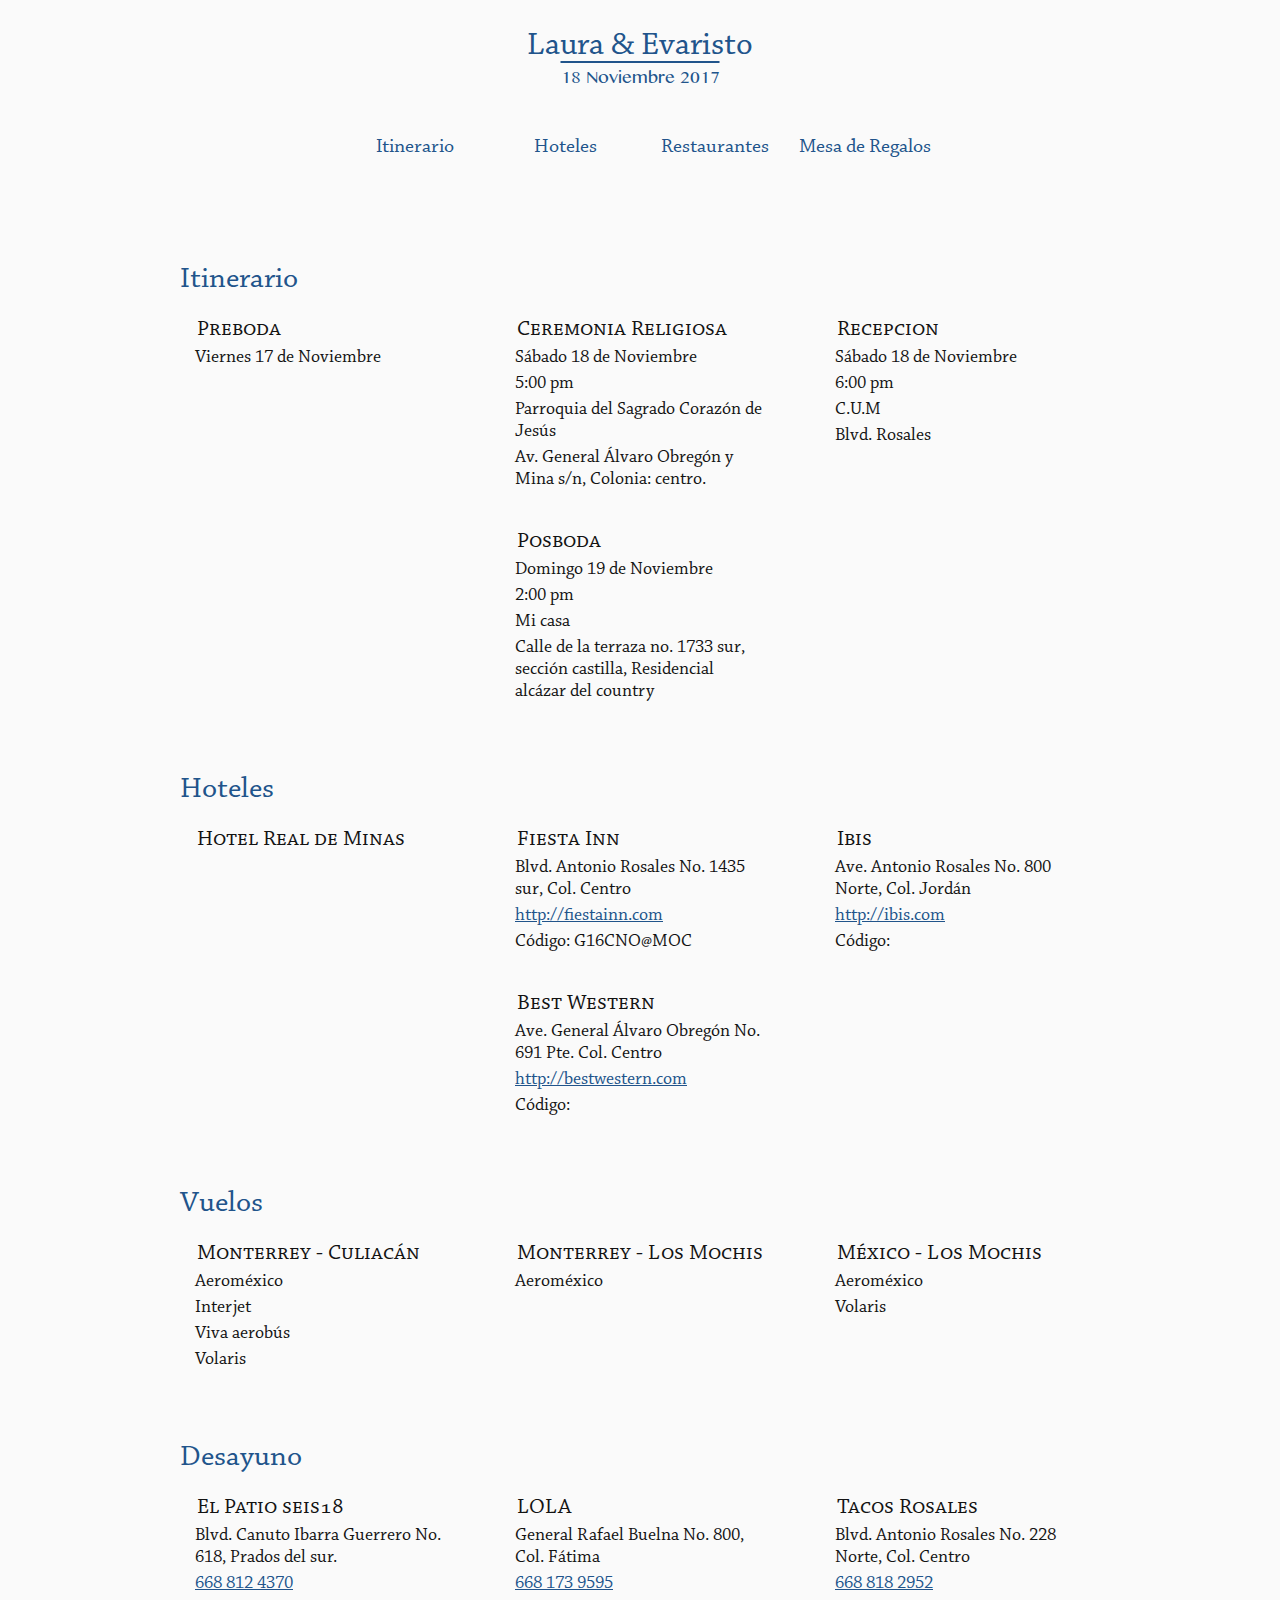
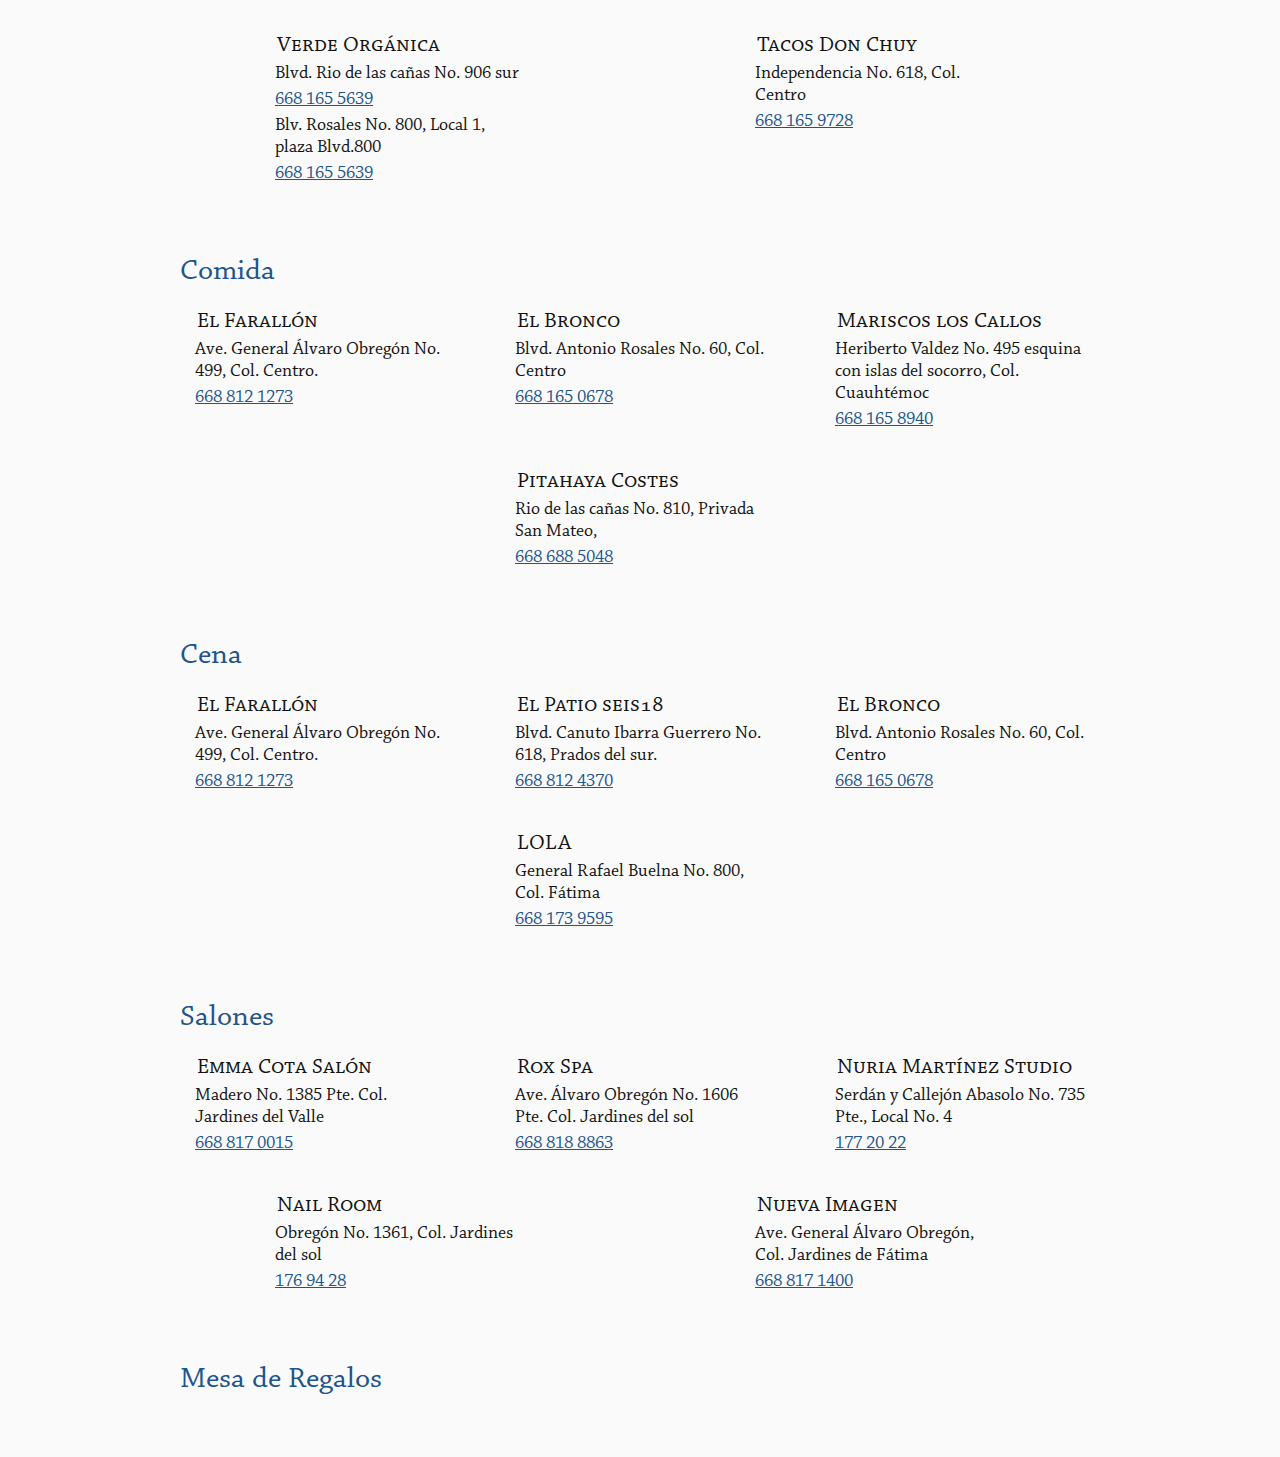
==== index.html @ 032dbbda "Changed date format." ====
<!doctype html>
<html>
<head>
	<meta charset="utf-8" />
	
	<meta name="viewport" content="width=device-width, initial-scale=1">
	
	<link rel='stylesheet' href='css/main.css'>
	
	<title>Laura &amp; Evaristo</title>
</head>

<body>
	<header>
		<h1>Laura &amp; Evaristo</h1>
		<h2>18 Noviembre 2017</h2>
		<nav>
			<ul>
				<li><a href="#itinerario">Itinerario</a></li>
				<li><a href="#hoteles">Hoteles</a></li>
				<li><a href="#restaurantes">Restaurantes</a></li>
				<li><a href="#regalos">Mesa de Regalos</a></li>
			</ul>
		</nav>
	</header>

	<main>
		<div id="foto1"><img src="images/foto.jpg" /></div>
		
		<h3 id="itinerario">Itinerario</h3>
		<section>
			<div class="subsection">
				<h4>Preboda</h4>
				<p>Viernes 17 de Noviembre</p>
				<p></p>
			</div>
			
			<div class="subsection">
				<h4>Ceremonia Religiosa</h4>
				<p>Sábado 18 de Noviembre</p>
				<p>5:00 pm</p>
				<p>Parroquia del Sagrado Corazón de Jesús</p>
				<p>Av. General Álvaro Obregón y Mina s/n, Colonia: centro.</p>
			</div>
			
			<div class="subsection">
				<h4>Recepcion</h4>
				<p>Sábado 18 de Noviembre</p>
				<p>6:00 pm</p>
				<p>C.U.M</p>
				<p>Blvd. Rosales</p>
			</div>
			
			<div class="subsection">
				<h4>Posboda</h4>
				<p>Domingo 19 de Noviembre</p>
				<p>2:00 pm</p>
				<p>Mi casa</p>
				<p>Calle de la terraza no. 1733 sur, sección castilla, Residencial alcázar del country</p>
			</div>
		</section>
		
		<h3 id="hoteles">Hoteles</h3>
		<section>
			<div class="subsection">
				<h4>Hotel Real de Minas</h4>
			</div>

			<div class="subsection">
				<h4>Fiesta Inn</h4>
				<p>Blvd. Antonio Rosales No. 1435 sur, Col. Centro</p>
				<p><a href="http://fiestainn.com">http://fiestainn.com</a></p>
				<p>Código: G16CNO@MOC</p>
			</div>
			
			<div class="subsection">
				<h4>Ibis</h4>
				<p>Ave. Antonio Rosales No. 800 Norte, Col. Jordán</p>
				<p><a href="http://ibis.com">http://ibis.com</a></p>
				<p>Código: </p>
			</div>
			
			<div class="subsection">
				<h4>Best Western</h4>
				<p>Ave. General Álvaro Obregón No. 691 Pte. Col. Centro</p>
				<p><a href="http://bestwestern.com">http://bestwestern.com</a></p>
				<p>Código: </p>
			</div>
		</section>

		<h3 id="vuelos">Vuelos</h3>
		<section>
			<div class="subsection">
				<h4>Monterrey - Culiacán</h4>
				<p>Aeroméxico</p>
				<p>Interjet</p>
				<p>Viva aerobús</p>
				<p>Volaris</p>
			</div>
			
			<div class="subsection">
				<h4>Monterrey - Los Mochis</h4>
				<p>Aeroméxico</p>
			</div>
			
			<div class="subsection">
				<h4>México - Los Mochis</h4>
				<p>Aeroméxico</p>
				<p>Volaris</p>
			</div>
		</section>
		
		<h3 id="restaurantes">Desayuno</h3>
		<section>
			<div class="subsection">
				<h4>El Patio seis18</h4>
				<p>Blvd. Canuto Ibarra Guerrero No. 618, Prados del sur.</p>
				<p><a href="tel:6688124370">668 812 4370</a></p>
			</div>
			
			<div class="subsection">
				<h4>LOLA</h4>
				<p>General Rafael Buelna No. 800, Col. Fátima </p>
				<p><a href="tel:6681739595">668 173 9595</a></p>
			</div>
			
			<div class="subsection">
				<h4>Tacos Rosales</h4>
				<p>Blvd. Antonio Rosales No. 228 Norte, Col. Centro</p>
				<p><a href="tel:6688182952">668 818 2952</a></p>
			</div>
			
			<div class="subsection">
				<h4>Verde Orgánica</h4>
				<p>Blvd. Rio de las cañas No. 906 sur </p>
				<p><a href="tel:6681655639">668 165 5639</a></p>
				<p>Blv. Rosales No. 800, Local 1, plaza Blvd.800</p>
				<p><a href="tel:6681655639">668 165 5639</a></p>
			</div>
			
			<div class="subsection">
				<h4>Tacos Don Chuy</h4>
				<p>Independencia No. 618, Col. Centro</p>
				<p><a href="tel:6681659728">668 165 9728</a></p>
			</div>
		</section>
		
		<h3>Comida</h3>
		<section>
			<div class="subsection">
				<h4>El Farallón</h4>
				<p>Ave. General Álvaro Obregón No. 499, Col. Centro.</p>
				<p><a href="tel:6688121273">668 812 1273</a></p>
			</div>
			
			<div class="subsection">
				<h4>El Bronco</h4>
				<p>Blvd. Antonio Rosales No. 60, Col. Centro</p>
				<p><a href="tel:6681650678">668 165 0678</a></p>
			</div>
			
			<div class="subsection">
				<h4>Mariscos los Callos</h4>
				<p>Heriberto Valdez No. 495 esquina con islas del socorro, Col. Cuauhtémoc</p>
				<p><a href="tel:6681658940">668 165 8940</a></p>
			</div>
			
			<div class="subsection">
				<h4>Pitahaya Costes</h4>
				<p>Rio de las cañas No. 810, Privada San Mateo,</p>
				<p><a href="tel:6686885048">668 688 5048</a></p>
			</div>
		</section>

		<h3>Cena</h3>
		<section>
			<div class="subsection">
				<h4>El Farallón</h4>
				<p>Ave. General Álvaro Obregón No. 499, Col. Centro.</p>
				<p><a href="tel:6688121273">668 812 1273</a></p>
			</div>
			
			<div class="subsection">
				<h4>El Patio seis18</h4>
				<p>Blvd. Canuto Ibarra Guerrero No. 618, Prados del sur.</p>
				<p><a href="tel:6688124370">668 812 4370</a></p>
			</div>
			
			<div class="subsection">
				<h4>El Bronco</h4>
				<p>Blvd. Antonio Rosales No. 60, Col. Centro</p>
				<p><a href="tel:6681650678">668 165 0678</a></p>
			</div>
			
			<div class="subsection">
				<h4>LOLA</h4>
				<p>General Rafael Buelna No. 800, Col. Fátima </p>
				<p><a href="tel:6681739595">668 173 9595</a></p>
			</div>
		</section>
		
		<h3 id="salones">Salones</h3>
		<section>
			<div class="subsection">
				<h4>Emma Cota Salón</h4>
				<p>Madero No. 1385 Pte. Col. Jardines del Valle</p>
				<p><a href="tel:6688170015">668 817 0015</a></p>
			</div>
			
			<div class="subsection">
				<h4>Rox Spa</h4>
				<p>Ave. Álvaro Obregón No. 1606 Pte. Col. Jardines del sol</p>
				<p><a href="tel:6688188863">668 818 8863</a></p>
			</div>
			
			<div class="subsection">
				<h4>Nuria Martínez Studio</h4>
				<p>Serdán y Callejón Abasolo No. 735 Pte., Local No. 4</p>
				<p><a href="tel:1772022">177 20 22</a></p>
			</div>
			
			<div class="subsection">
				<h4>Nail Room</h4>
				<p>Obregón No. 1361, Col. Jardines del sol</p>
				<p><a href="tel:1769428">176 94 28</a></p>
			</div>
			
			<div class="subsection">
				<h4>Nueva Imagen</h4>
				<p>Ave. General Álvaro Obregón, Col. Jardines de Fátima</p>
				<p><a href="tel:6688171400">668 817 1400</a></p>
			</div>
		</section>

		<h3 id="regalos">Mesa de Regalos</h3>
		<section>

		</section>
	</main>
	
	<footer>
		<p></p>
	</footer>
</body>
</html>
---- css/main.css ----
@font-face {
	font-family: Chaparral Pro;
	src: url('Chaparral Pro.otf');
}

@font-face {
	font-family: Khmer MN;
	src: url('Khmer MN.ttc');
}

* {
	border: 0px;
	margin: 0px;
	padding: 0px;
	text-decoration: none;
	color: #131313;
	font: 18px Chaparral Pro, Times New Roman;
	box-sizing: border-box;
}

body {
	min-height: 100vh;
	display: flex;
	flex-direction: column;
	justify-content: space-between;
	background: #fafafa;
	min-width: 320px;
}

ul {
	list-style: none;
	width: 100%;
	display: flex;
	flex-direction: row;
	justify-content: space-around;
	flex-wrap: wrap;
}

li {
	text-align: center;
	width: 150px;
	margin: 10px 0 0;
}

h1 {
	text-align: center;
	font-size: 33px;
	line-height: 33px;
	padding-top: 30px;
}

h2 {
	font-family: Khmer MN;
	text-align: center;
	text-decoration: overline;
	font-size: 20px;
}

h1, h2, h3, a {
	/*color: #227799;*/
	color: #e0c106;
	color: #21548b;
}

h3 {
	font-size: 30px;
	padding: 50px 20px 0;
}

h4 {
	font-variant: small-caps;
	padding: 4px 7px;
	font-size: 22px;
}

p {
	padding: 0 5px 4px;
}

a {
	text-decoration: underline;
}

a:active {
	position: relative;
	top: 1px;
}

header, section, h3, h4, p {
	max-width: 960px;
	margin: 0 auto;
}

nav {
	display: flex;
	flex-direction: row;
	justify-content: space-between;
	padding: 25px 10px 30px;
}

nav a {
	font-size: 20px;
	text-decoration: none;
}

section {
	display: flex;
	flex-direction: row;
	justify-content: space-around;
	flex-wrap: wrap;
}

img {
	max-width: 100%;
	visibility: hidden;
}

.subsection {
	padding: 15px 10px;
	flex-basis: 280px;
}

#foto1 {
	background-image: url(../images/foto.jpg);
	background-size: contain;
	background-repeat: no-repeat;
}

footer {
	margin: 20px 15px 0;
	padding: 30px 0 5px;
}

footer p {
	font-size: 12px;
}
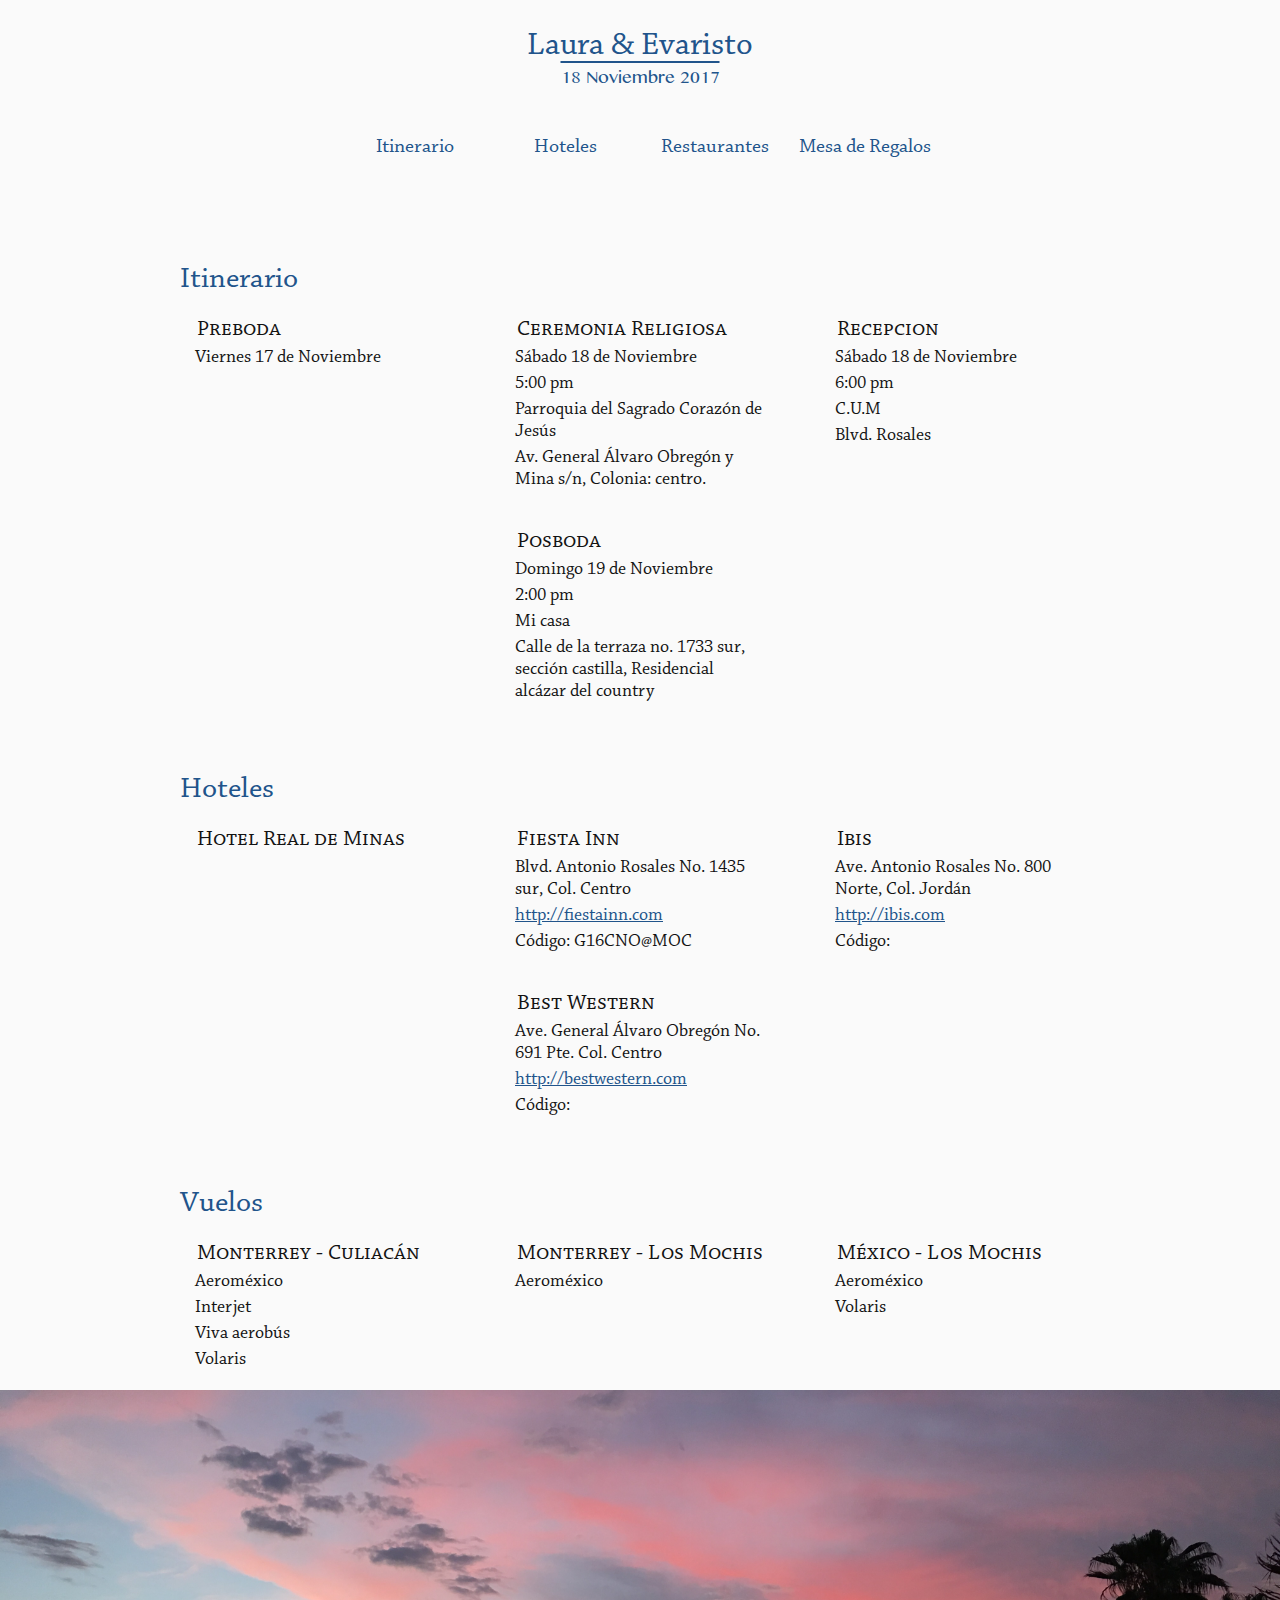
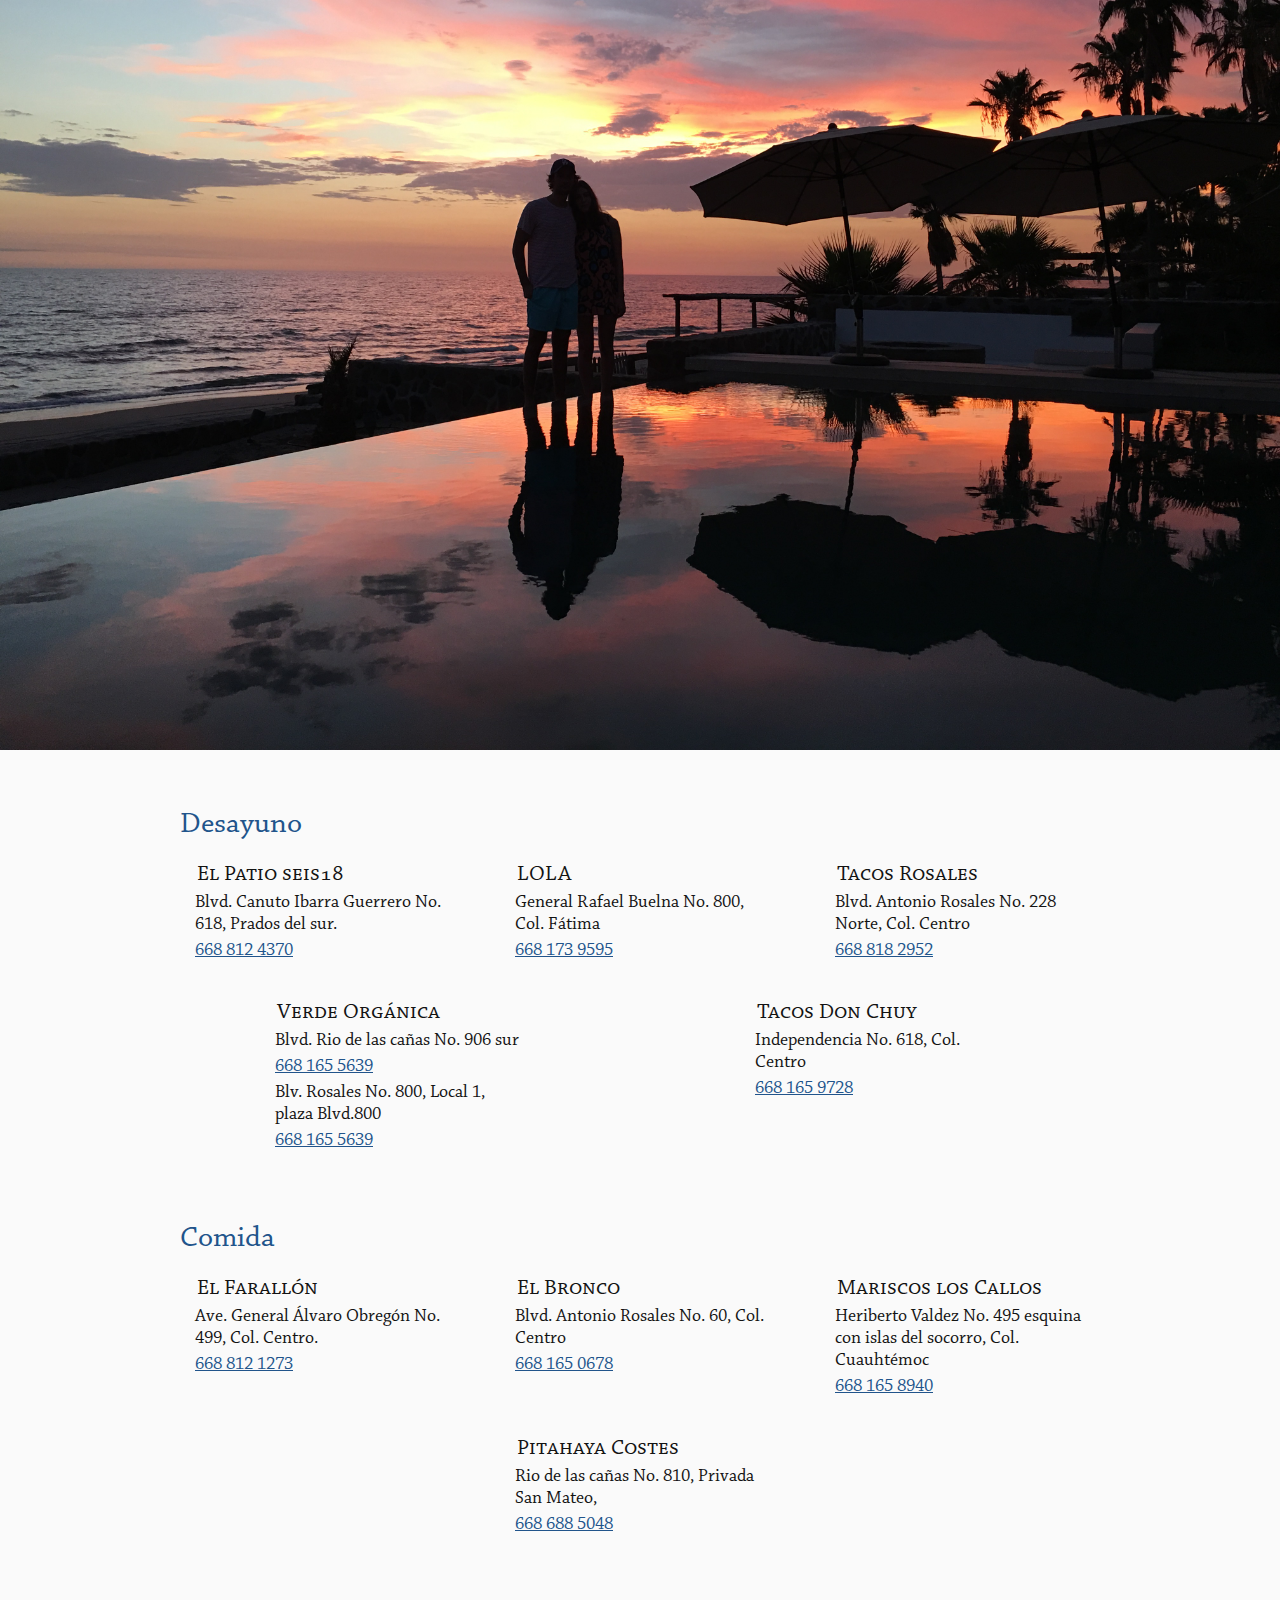
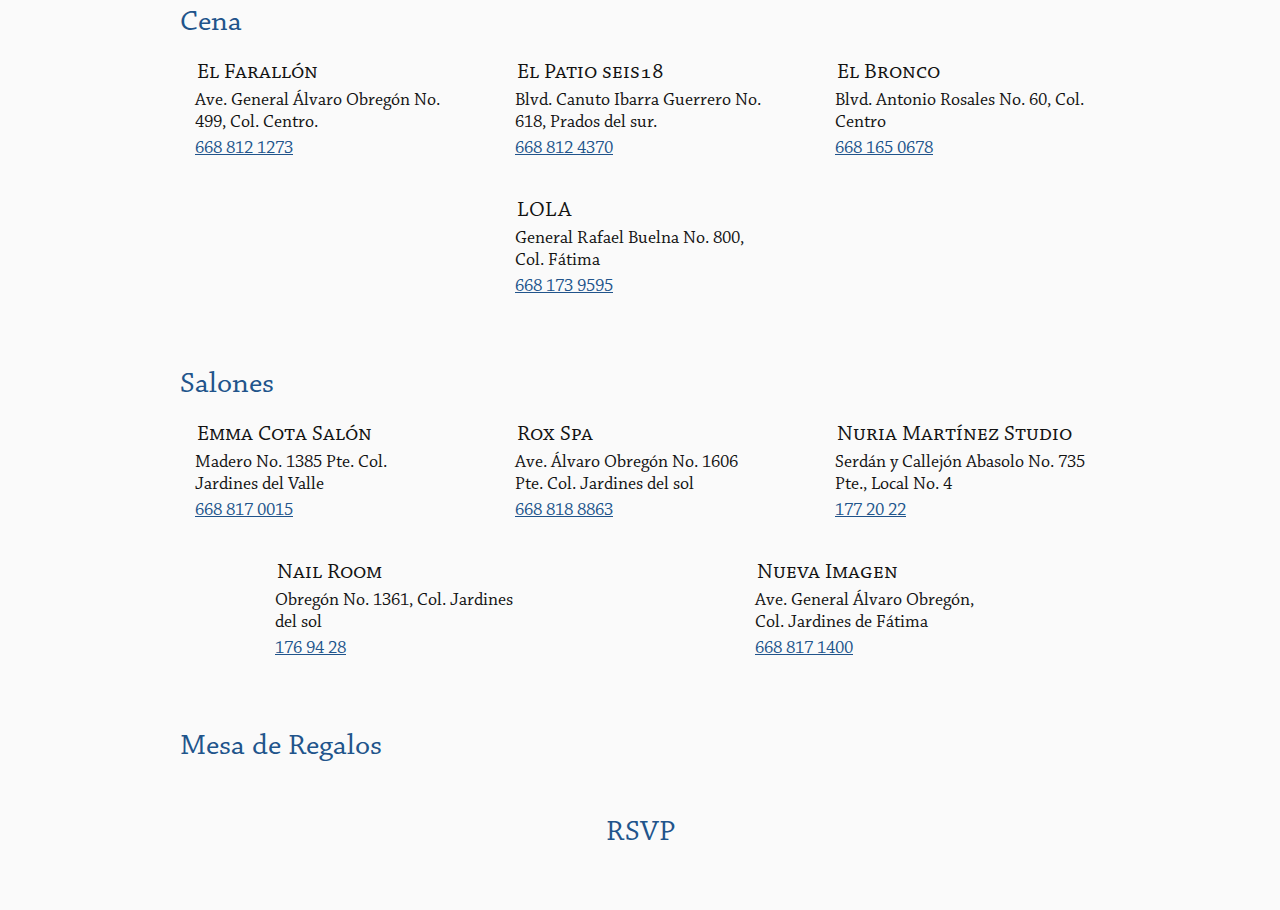
==== commit 15772d57: "Removed index.php Added link to home. Added photos. Added RSVP page." ====
--- a/index.html
+++ b/index.html
@@ -12,8 +12,8 @@
 
 <body>
 	<header>
-		<h1>Laura &amp; Evaristo</h1>
-		<h2>18 Noviembre 2017</h2>
+		<h1><a href="#">Laura &amp; Evaristo</a></h1>
+		<h2><a href="#">18 Noviembre 2017</a></h2>
 		<nav>
 			<ul>
 				<li><a href="#itinerario">Itinerario</a></li>
@@ -25,8 +25,10 @@
 	</header>
 
 	<main>
-		<div id="foto1"><img src="images/foto.jpg" /></div>
-		
+		<h3 id="thanks" hidden>Gracias por confirmar!</h3>
+
+		<div class="photo" id="photo1"><img src="images/we_1854.jpg" /></div>
+
 		<h3 id="itinerario">Itinerario</h3>
 		<section>
 			<div class="subsection">
@@ -110,6 +112,8 @@
 			</div>
 		</section>
 		
+		<div class="photo" id="photo2"><img src="images/we_1855.jpg" /></div>
+
 		<h3 id="restaurantes">Desayuno</h3>
 		<section>
 			<div class="subsection">
@@ -236,10 +240,31 @@
 		<section>
 
 		</section>
+
+		<h3 id="rsvp"><a href="rsvp.html">RSVP</a></h3>
+		<section>
+			
+		</section>
 	</main>
-	
+
 	<footer>
 		<p></p>
 	</footer>
+
+<script>
+	window.onload = function() {
+		var result = null, tmp = [];
+		var items = location.search.substr(1).split("&");
+		for (var index = 0; index < items.length; index++) {
+			tmp = items[index].split("=");
+			if (tmp[0] === 'thanks') {
+				document.getElementById("thanks").hidden = false;
+				// setTimeout(function() {
+				// 	document.getElementById("thanks").hidden = true;
+				// }, 5000);
+			}
+		}
+	};
+</script>
 </body>
 </html>--- a/css/main.css
+++ b/css/main.css
@@ -42,14 +42,14 @@
 	margin: 10px 0 0;
 }
 
-h1 {
+h1, h1 a {
 	text-align: center;
 	font-size: 33px;
 	line-height: 33px;
 	padding-top: 30px;
 }
 
-h2 {
+h2, h2 a {
 	font-family: Khmer MN;
 	text-align: center;
 	text-decoration: overline;
@@ -57,12 +57,14 @@
 }
 
 h1, h2, h3, a {
-	/*color: #227799;*/
-	color: #e0c106;
 	color: #21548b;
 }
 
-h3 {
+h1 a, h2 a, h3 a {
+	text-decoration: none;
+}
+
+h3, h3 a {
 	font-size: 30px;
 	padding: 50px 20px 0;
 }
@@ -120,10 +122,71 @@
 	flex-basis: 280px;
 }
 
-#foto1 {
-	background-image: url(../images/foto.jpg);
+.photo {
 	background-size: contain;
 	background-repeat: no-repeat;
+}
+
+#photo1 {
+	background-image: url(../images/we_1854.jpg);
+}
+
+#photo2 {
+	background-image: url(../images/we_1855.jpg);
+}
+
+#rsvp {
+	text-align: center;
+}
+
+#rsvp a {
+	padding: 0;
+}
+
+form {
+	width: calc(100% - 60px);
+	display: flex;
+	flex-direction: row;
+	justify-content: space-around;
+	flex-wrap: wrap;
+}
+
+input, textarea {
+	border-radius: 0;
+	padding: 10px;
+	margin: 10px;
+}
+
+input[type=email], input[type=tel] {
+	flex-grow: 1;
+	flex-basis: 47%;
+}
+
+input[type=text], textarea {
+	flex-grow: 2;
+	flex-basis: 100%;
+}
+
+input {
+	background: rgba(0, 0, 0, 0);
+	border-bottom: 1px solid rgb(169, 170, 169);
+	padding-bottom: 0;
+}
+
+textarea {
+	height: 180px;
+	background-color: rgba(0, 0, 0, .03);
+}
+
+input[type=submit] {
+	border: none;
+	padding: 10px 15px;
+	border-radius: 3px;
+	color: #fafafa;
+	background: -webkit-linear-gradient(top, rgba(255, 255, 255, 0.1) 0%, rgba(0, 0, 0, 0.1) 100%) #21548b;
+	background: -moz-linear-gradient(top, rgba(255, 255, 255, 0.1) 0%, rgba(0, 0, 0, 0.1) 100%) #21548b;
+	background: -ms-linear-gradient(top, rgba(255, 255, 255, 0.1) 0%, rgba(0, 0, 0, 0.1) 100%) #21548b;
+	background: linear-gradient(to bottom, rgba(255, 255, 255, 0.1) 0%, rgba(0, 0, 0, 0.1) 100%) #21548b;
 }
 
 footer {
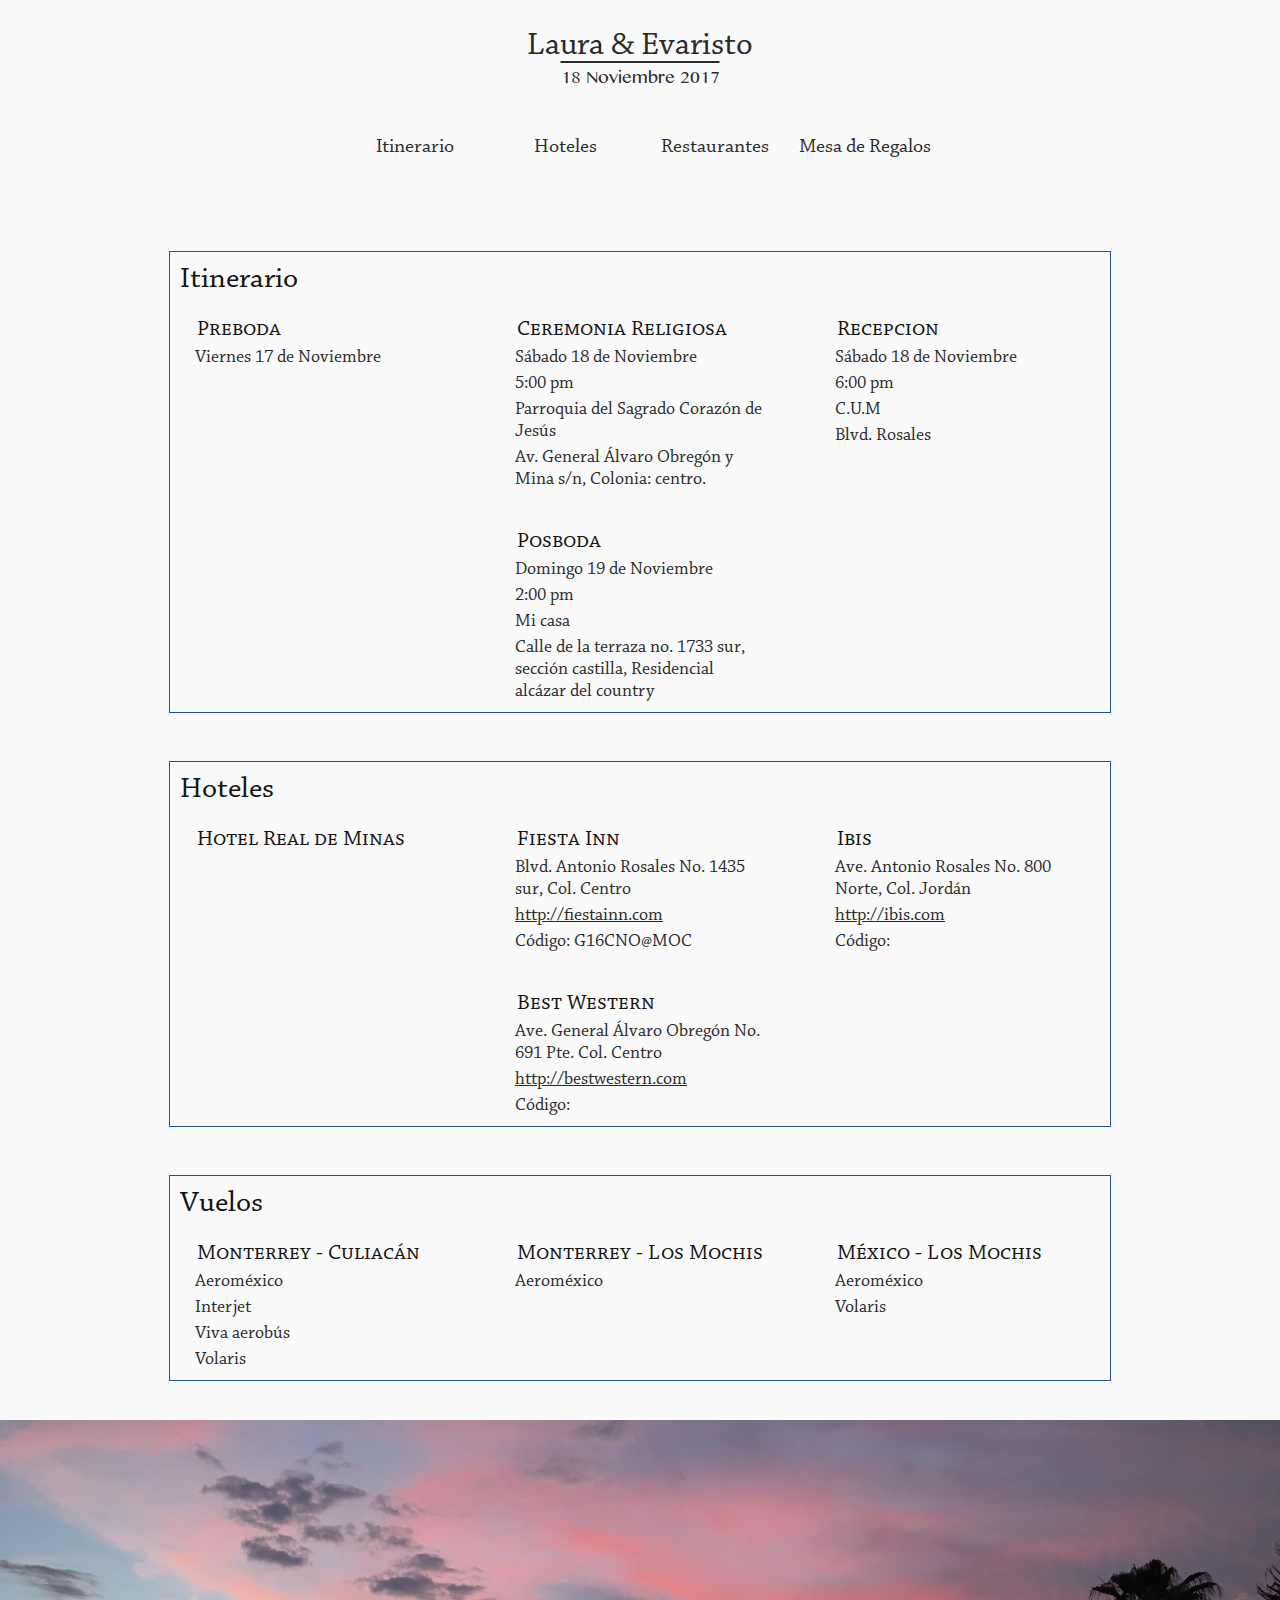
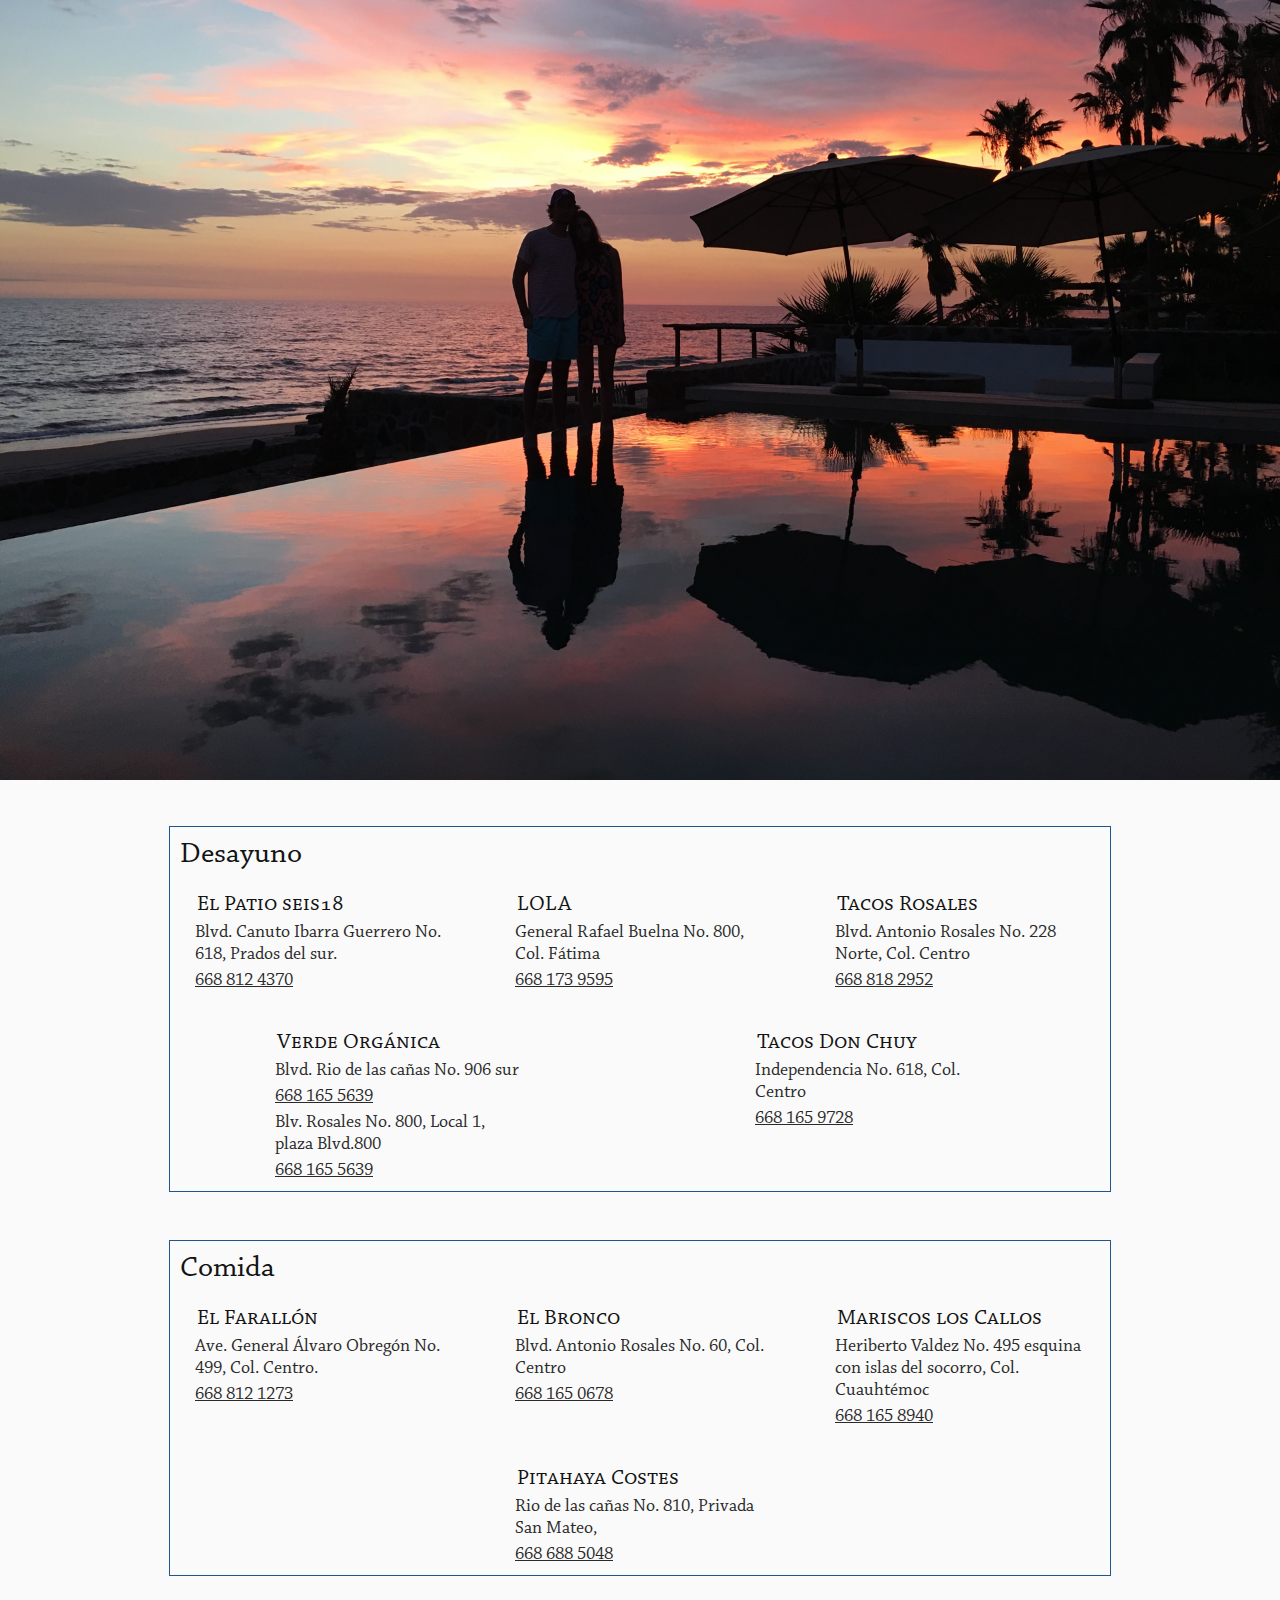
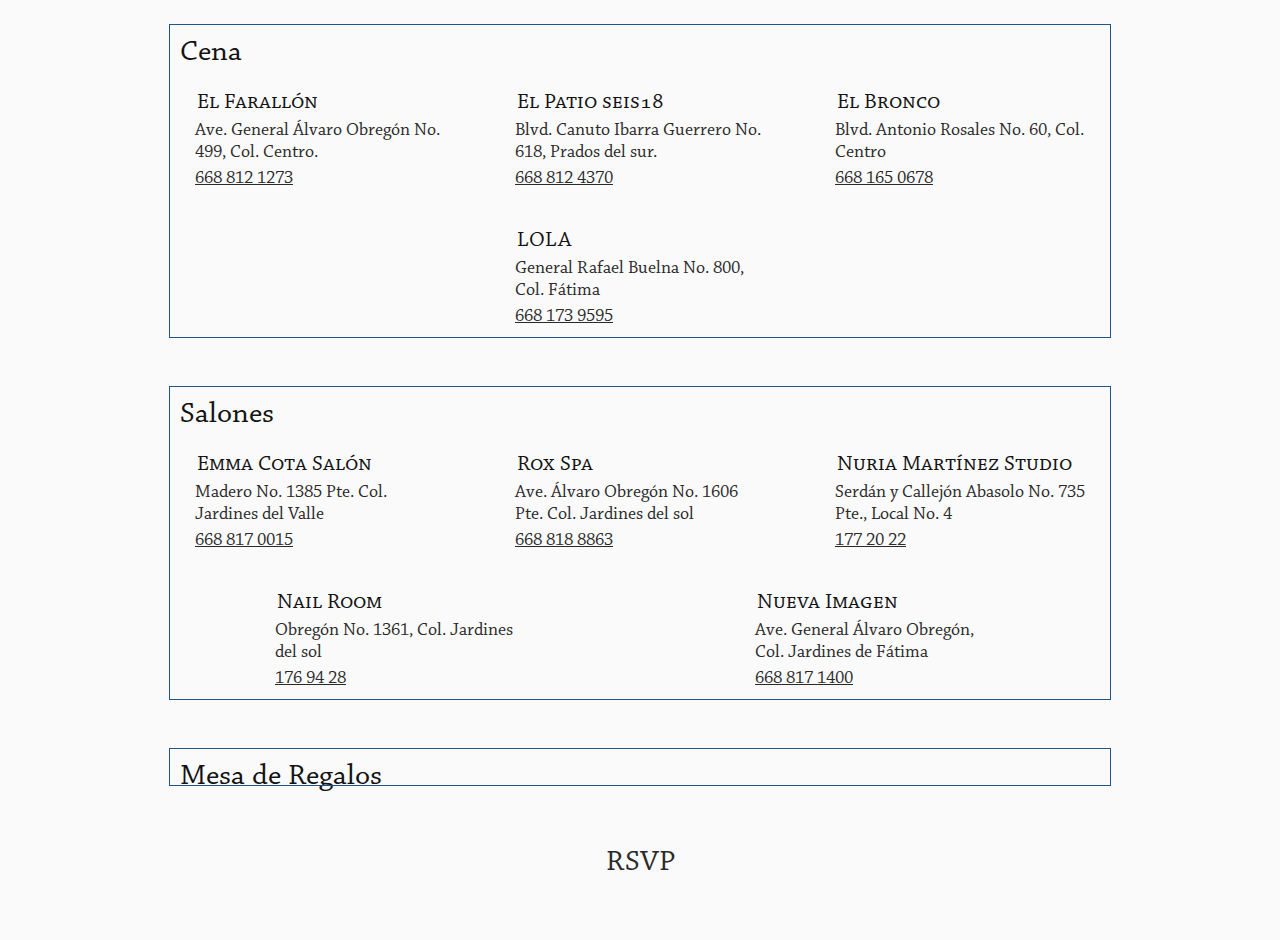
==== commit ae268c16: "Changed text to black. Added borders to the sections. Downscaled images." ====
--- a/index.html
+++ b/index.html
@@ -25,226 +25,280 @@
 	</header>
 
 	<main>
-		<h3 id="thanks" hidden>Gracias por confirmar!</h3>
+		<div class="thanks spacer" hidden></div>
+
+		<h3 class="thanks" hidden>Gracias por confirmar!</h3>
+
+		<div class="thanks spacer" hidden></div>
 
 		<div class="photo" id="photo1"><img src="images/we_1854.jpg" /></div>
 
-		<h3 id="itinerario">Itinerario</h3>
-		<section>
-			<div class="subsection">
-				<h4>Preboda</h4>
-				<p>Viernes 17 de Noviembre</p>
-				<p></p>
-			</div>
-			
-			<div class="subsection">
-				<h4>Ceremonia Religiosa</h4>
-				<p>Sábado 18 de Noviembre</p>
-				<p>5:00 pm</p>
-				<p>Parroquia del Sagrado Corazón de Jesús</p>
-				<p>Av. General Álvaro Obregón y Mina s/n, Colonia: centro.</p>
-			</div>
-			
-			<div class="subsection">
-				<h4>Recepcion</h4>
-				<p>Sábado 18 de Noviembre</p>
-				<p>6:00 pm</p>
-				<p>C.U.M</p>
-				<p>Blvd. Rosales</p>
-			</div>
-			
-			<div class="subsection">
-				<h4>Posboda</h4>
-				<p>Domingo 19 de Noviembre</p>
-				<p>2:00 pm</p>
-				<p>Mi casa</p>
-				<p>Calle de la terraza no. 1733 sur, sección castilla, Residencial alcázar del country</p>
-			</div>
-		</section>
-		
-		<h3 id="hoteles">Hoteles</h3>
-		<section>
-			<div class="subsection">
-				<h4>Hotel Real de Minas</h4>
-			</div>
-
-			<div class="subsection">
-				<h4>Fiesta Inn</h4>
-				<p>Blvd. Antonio Rosales No. 1435 sur, Col. Centro</p>
-				<p><a href="http://fiestainn.com">http://fiestainn.com</a></p>
-				<p>Código: G16CNO@MOC</p>
-			</div>
-			
-			<div class="subsection">
-				<h4>Ibis</h4>
-				<p>Ave. Antonio Rosales No. 800 Norte, Col. Jordán</p>
-				<p><a href="http://ibis.com">http://ibis.com</a></p>
-				<p>Código: </p>
-			</div>
-			
-			<div class="subsection">
-				<h4>Best Western</h4>
-				<p>Ave. General Álvaro Obregón No. 691 Pte. Col. Centro</p>
-				<p><a href="http://bestwestern.com">http://bestwestern.com</a></p>
-				<p>Código: </p>
-			</div>
-		</section>
-
-		<h3 id="vuelos">Vuelos</h3>
-		<section>
-			<div class="subsection">
-				<h4>Monterrey - Culiacán</h4>
-				<p>Aeroméxico</p>
-				<p>Interjet</p>
-				<p>Viva aerobús</p>
-				<p>Volaris</p>
-			</div>
-			
-			<div class="subsection">
-				<h4>Monterrey - Los Mochis</h4>
-				<p>Aeroméxico</p>
-			</div>
-			
-			<div class="subsection">
-				<h4>México - Los Mochis</h4>
-				<p>Aeroméxico</p>
-				<p>Volaris</p>
-			</div>
-		</section>
+		<div class="spacer"></div>
+
+		<section>
+			<div class="border">
+				<h3 id="itinerario">Itinerario</h3>
+				<section>
+					<div class="subsection">
+						<h4>Preboda</h4>
+						<p>Viernes 17 de Noviembre</p>
+						<p></p>
+					</div>
+					
+					<div class="subsection">
+						<h4>Ceremonia Religiosa</h4>
+						<p>Sábado 18 de Noviembre</p>
+						<p>5:00 pm</p>
+						<p>Parroquia del Sagrado Corazón de Jesús</p>
+						<p>Av. General Álvaro Obregón y Mina s/n, Colonia: centro.</p>
+					</div>
+					
+					<div class="subsection">
+						<h4>Recepcion</h4>
+						<p>Sábado 18 de Noviembre</p>
+						<p>6:00 pm</p>
+						<p>C.U.M</p>
+						<p>Blvd. Rosales</p>
+					</div>
+					
+					<div class="subsection">
+						<h4>Posboda</h4>
+						<p>Domingo 19 de Noviembre</p>
+						<p>2:00 pm</p>
+						<p>Mi casa</p>
+						<p>Calle de la terraza no. 1733 sur, sección castilla, Residencial alcázar del country</p>
+					</div>
+				</section>
+			</div>
+		</section>
+
+		<div class="spacer"></div>
+		
+		<section>
+			<div class="border">
+				<h3 id="hoteles">Hoteles</h3>
+				<section>
+					<div class="subsection">
+						<h4>Hotel Real de Minas</h4>
+					</div>
+
+					<div class="subsection">
+						<h4>Fiesta Inn</h4>
+						<p>Blvd. Antonio Rosales No. 1435 sur, Col. Centro</p>
+						<p><a href="http://fiestainn.com">http://fiestainn.com</a></p>
+						<p>Código: G16CNO@MOC</p>
+					</div>
+					
+					<div class="subsection">
+						<h4>Ibis</h4>
+						<p>Ave. Antonio Rosales No. 800 Norte, Col. Jordán</p>
+						<p><a href="http://ibis.com">http://ibis.com</a></p>
+						<p>Código: </p>
+					</div>
+					
+					<div class="subsection">
+						<h4>Best Western</h4>
+						<p>Ave. General Álvaro Obregón No. 691 Pte. Col. Centro</p>
+						<p><a href="http://bestwestern.com">http://bestwestern.com</a></p>
+						<p>Código: </p>
+					</div>
+				</section>
+			</div>
+		</section>
+
+		<div class="spacer"></div>
+
+		<section>
+			<div class="border">
+				<h3 id="vuelos">Vuelos</h3>
+				<section>
+					<div class="subsection">
+						<h4>Monterrey - Culiacán</h4>
+						<p>Aeroméxico</p>
+						<p>Interjet</p>
+						<p>Viva aerobús</p>
+						<p>Volaris</p>
+					</div>
+					
+					<div class="subsection">
+						<h4>Monterrey - Los Mochis</h4>
+						<p>Aeroméxico</p>
+					</div>
+					
+					<div class="subsection">
+						<h4>México - Los Mochis</h4>
+						<p>Aeroméxico</p>
+						<p>Volaris</p>
+					</div>
+				</section>
+			</div>
+		</section>
+		
+		<div class="spacer"></div>
 		
 		<div class="photo" id="photo2"><img src="images/we_1855.jpg" /></div>
 
-		<h3 id="restaurantes">Desayuno</h3>
-		<section>
-			<div class="subsection">
-				<h4>El Patio seis18</h4>
-				<p>Blvd. Canuto Ibarra Guerrero No. 618, Prados del sur.</p>
-				<p><a href="tel:6688124370">668 812 4370</a></p>
-			</div>
-			
-			<div class="subsection">
-				<h4>LOLA</h4>
-				<p>General Rafael Buelna No. 800, Col. Fátima </p>
-				<p><a href="tel:6681739595">668 173 9595</a></p>
-			</div>
-			
-			<div class="subsection">
-				<h4>Tacos Rosales</h4>
-				<p>Blvd. Antonio Rosales No. 228 Norte, Col. Centro</p>
-				<p><a href="tel:6688182952">668 818 2952</a></p>
-			</div>
-			
-			<div class="subsection">
-				<h4>Verde Orgánica</h4>
-				<p>Blvd. Rio de las cañas No. 906 sur </p>
-				<p><a href="tel:6681655639">668 165 5639</a></p>
-				<p>Blv. Rosales No. 800, Local 1, plaza Blvd.800</p>
-				<p><a href="tel:6681655639">668 165 5639</a></p>
-			</div>
-			
-			<div class="subsection">
-				<h4>Tacos Don Chuy</h4>
-				<p>Independencia No. 618, Col. Centro</p>
-				<p><a href="tel:6681659728">668 165 9728</a></p>
-			</div>
-		</section>
-		
-		<h3>Comida</h3>
-		<section>
-			<div class="subsection">
-				<h4>El Farallón</h4>
-				<p>Ave. General Álvaro Obregón No. 499, Col. Centro.</p>
-				<p><a href="tel:6688121273">668 812 1273</a></p>
-			</div>
-			
-			<div class="subsection">
-				<h4>El Bronco</h4>
-				<p>Blvd. Antonio Rosales No. 60, Col. Centro</p>
-				<p><a href="tel:6681650678">668 165 0678</a></p>
-			</div>
-			
-			<div class="subsection">
-				<h4>Mariscos los Callos</h4>
-				<p>Heriberto Valdez No. 495 esquina con islas del socorro, Col. Cuauhtémoc</p>
-				<p><a href="tel:6681658940">668 165 8940</a></p>
-			</div>
-			
-			<div class="subsection">
-				<h4>Pitahaya Costes</h4>
-				<p>Rio de las cañas No. 810, Privada San Mateo,</p>
-				<p><a href="tel:6686885048">668 688 5048</a></p>
-			</div>
-		</section>
-
-		<h3>Cena</h3>
-		<section>
-			<div class="subsection">
-				<h4>El Farallón</h4>
-				<p>Ave. General Álvaro Obregón No. 499, Col. Centro.</p>
-				<p><a href="tel:6688121273">668 812 1273</a></p>
-			</div>
-			
-			<div class="subsection">
-				<h4>El Patio seis18</h4>
-				<p>Blvd. Canuto Ibarra Guerrero No. 618, Prados del sur.</p>
-				<p><a href="tel:6688124370">668 812 4370</a></p>
-			</div>
-			
-			<div class="subsection">
-				<h4>El Bronco</h4>
-				<p>Blvd. Antonio Rosales No. 60, Col. Centro</p>
-				<p><a href="tel:6681650678">668 165 0678</a></p>
-			</div>
-			
-			<div class="subsection">
-				<h4>LOLA</h4>
-				<p>General Rafael Buelna No. 800, Col. Fátima </p>
-				<p><a href="tel:6681739595">668 173 9595</a></p>
-			</div>
-		</section>
-		
-		<h3 id="salones">Salones</h3>
-		<section>
-			<div class="subsection">
-				<h4>Emma Cota Salón</h4>
-				<p>Madero No. 1385 Pte. Col. Jardines del Valle</p>
-				<p><a href="tel:6688170015">668 817 0015</a></p>
-			</div>
-			
-			<div class="subsection">
-				<h4>Rox Spa</h4>
-				<p>Ave. Álvaro Obregón No. 1606 Pte. Col. Jardines del sol</p>
-				<p><a href="tel:6688188863">668 818 8863</a></p>
-			</div>
-			
-			<div class="subsection">
-				<h4>Nuria Martínez Studio</h4>
-				<p>Serdán y Callejón Abasolo No. 735 Pte., Local No. 4</p>
-				<p><a href="tel:1772022">177 20 22</a></p>
-			</div>
-			
-			<div class="subsection">
-				<h4>Nail Room</h4>
-				<p>Obregón No. 1361, Col. Jardines del sol</p>
-				<p><a href="tel:1769428">176 94 28</a></p>
-			</div>
-			
-			<div class="subsection">
-				<h4>Nueva Imagen</h4>
-				<p>Ave. General Álvaro Obregón, Col. Jardines de Fátima</p>
-				<p><a href="tel:6688171400">668 817 1400</a></p>
-			</div>
-		</section>
-
-		<h3 id="regalos">Mesa de Regalos</h3>
-		<section>
-
-		</section>
+		<div class="spacer"></div>
+
+		<section>
+			<div class="border">
+				<h3 id="restaurantes">Desayuno</h3>
+				<section>
+					<div class="subsection">
+						<h4>El Patio seis18</h4>
+						<p>Blvd. Canuto Ibarra Guerrero No. 618, Prados del sur.</p>
+						<p><a href="tel:6688124370">668 812 4370</a></p>
+					</div>
+					
+					<div class="subsection">
+						<h4>LOLA</h4>
+						<p>General Rafael Buelna No. 800, Col. Fátima </p>
+						<p><a href="tel:6681739595">668 173 9595</a></p>
+					</div>
+					
+					<div class="subsection">
+						<h4>Tacos Rosales</h4>
+						<p>Blvd. Antonio Rosales No. 228 Norte, Col. Centro</p>
+						<p><a href="tel:6688182952">668 818 2952</a></p>
+					</div>
+					
+					<div class="subsection">
+						<h4>Verde Orgánica</h4>
+						<p>Blvd. Rio de las cañas No. 906 sur </p>
+						<p><a href="tel:6681655639">668 165 5639</a></p>
+						<p>Blv. Rosales No. 800, Local 1, plaza Blvd.800</p>
+						<p><a href="tel:6681655639">668 165 5639</a></p>
+					</div>
+					
+					<div class="subsection">
+						<h4>Tacos Don Chuy</h4>
+						<p>Independencia No. 618, Col. Centro</p>
+						<p><a href="tel:6681659728">668 165 9728</a></p>
+					</div>
+				</section>
+			</div>
+		</section>
+
+		<div class="spacer"></div>
+		
+		<section>
+			<div class="border">
+				<h3>Comida</h3>
+				<section>
+					<div class="subsection">
+						<h4>El Farallón</h4>
+						<p>Ave. General Álvaro Obregón No. 499, Col. Centro.</p>
+						<p><a href="tel:6688121273">668 812 1273</a></p>
+					</div>
+					
+					<div class="subsection">
+						<h4>El Bronco</h4>
+						<p>Blvd. Antonio Rosales No. 60, Col. Centro</p>
+						<p><a href="tel:6681650678">668 165 0678</a></p>
+					</div>
+					
+					<div class="subsection">
+						<h4>Mariscos los Callos</h4>
+						<p>Heriberto Valdez No. 495 esquina con islas del socorro, Col. Cuauhtémoc</p>
+						<p><a href="tel:6681658940">668 165 8940</a></p>
+					</div>
+					
+					<div class="subsection">
+						<h4>Pitahaya Costes</h4>
+						<p>Rio de las cañas No. 810, Privada San Mateo,</p>
+						<p><a href="tel:6686885048">668 688 5048</a></p>
+					</div>
+				</section>
+			</div>
+		</section>
+
+		<div class="spacer"></div>
+
+		<section>
+			<div class="border">
+				<h3>Cena</h3>
+				<section>
+					<div class="subsection">
+						<h4>El Farallón</h4>
+						<p>Ave. General Álvaro Obregón No. 499, Col. Centro.</p>
+						<p><a href="tel:6688121273">668 812 1273</a></p>
+					</div>
+					
+					<div class="subsection">
+						<h4>El Patio seis18</h4>
+						<p>Blvd. Canuto Ibarra Guerrero No. 618, Prados del sur.</p>
+						<p><a href="tel:6688124370">668 812 4370</a></p>
+					</div>
+					
+					<div class="subsection">
+						<h4>El Bronco</h4>
+						<p>Blvd. Antonio Rosales No. 60, Col. Centro</p>
+						<p><a href="tel:6681650678">668 165 0678</a></p>
+					</div>
+					
+					<div class="subsection">
+						<h4>LOLA</h4>
+						<p>General Rafael Buelna No. 800, Col. Fátima </p>
+						<p><a href="tel:6681739595">668 173 9595</a></p>
+					</div>
+				</section>
+			</div>
+		</section>
+
+		<div class="spacer"></div>
+		
+		<section>
+			<div class="border">
+				<h3 id="salones">Salones</h3>
+				<section>
+					<div class="subsection">
+						<h4>Emma Cota Salón</h4>
+						<p>Madero No. 1385 Pte. Col. Jardines del Valle</p>
+						<p><a href="tel:6688170015">668 817 0015</a></p>
+					</div>
+					
+					<div class="subsection">
+						<h4>Rox Spa</h4>
+						<p>Ave. Álvaro Obregón No. 1606 Pte. Col. Jardines del sol</p>
+						<p><a href="tel:6688188863">668 818 8863</a></p>
+					</div>
+					
+					<div class="subsection">
+						<h4>Nuria Martínez Studio</h4>
+						<p>Serdán y Callejón Abasolo No. 735 Pte., Local No. 4</p>
+						<p><a href="tel:1772022">177 20 22</a></p>
+					</div>
+					
+					<div class="subsection">
+						<h4>Nail Room</h4>
+						<p>Obregón No. 1361, Col. Jardines del sol</p>
+						<p><a href="tel:1769428">176 94 28</a></p>
+					</div>
+					
+					<div class="subsection">
+						<h4>Nueva Imagen</h4>
+						<p>Ave. General Álvaro Obregón, Col. Jardines de Fátima</p>
+						<p><a href="tel:6688171400">668 817 1400</a></p>
+					</div>
+				</section>
+			</div>
+		</section>
+
+		<div class="spacer"></div>
+
+		<section>
+			<div class="border">
+				<h3 id="regalos">Mesa de Regalos</h3>
+				<section>
+
+				</section>
+			</div>
+		</section>
+
+		<div class="spacer"></div>
 
 		<h3 id="rsvp"><a href="rsvp.html">RSVP</a></h3>
-		<section>
-			
-		</section>
+
 	</main>
 
 	<footer>
@@ -258,9 +312,14 @@
 		for (var index = 0; index < items.length; index++) {
 			tmp = items[index].split("=");
 			if (tmp[0] === 'thanks') {
-				document.getElementById("thanks").hidden = false;
+				var elements = document.getElementsByClassName("thanks");
+				for (var i = 0; i < elements.length; i++) {
+					elements[i].hidden = false;
+				}
 				// setTimeout(function() {
-				// 	document.getElementById("thanks").hidden = true;
+				// 	for (var i = 0; i < elements.length; i++) {
+				// 		elements[i].hidden = true;
+				// 	}
 				// }, 5000);
 			}
 		}
--- a/css/main.css
+++ b/css/main.css
@@ -13,7 +13,7 @@
 	margin: 0px;
 	padding: 0px;
 	text-decoration: none;
-	color: #131313;
+	color: #2a2a2a;
 	font: 18px Chaparral Pro, Times New Roman;
 	box-sizing: border-box;
 }
@@ -56,17 +56,17 @@
 	font-size: 20px;
 }
 
-h1, h2, h3, a {
-	color: #21548b;
-}
-
 h1 a, h2 a, h3 a {
 	text-decoration: none;
 }
 
 h3, h3 a {
 	font-size: 30px;
-	padding: 50px 20px 0;
+	padding: 20px 20px 0;
+}
+
+h3, h4 {
+	color: #131313;
 }
 
 h4 {
@@ -105,11 +105,21 @@
 	text-decoration: none;
 }
 
+.border {
+	outline: 1px solid #21548b;
+	outline-offset: -10px;
+	width: 100%;
+}
+
 section {
 	display: flex;
 	flex-direction: row;
 	justify-content: space-around;
 	flex-wrap: wrap;
+}
+
+.spacer {
+	height: 30px;
 }
 
 img {
@@ -179,6 +189,7 @@
 }
 
 input[type=submit] {
+	cursor: pointer;
 	border: none;
 	padding: 10px 15px;
 	border-radius: 3px;
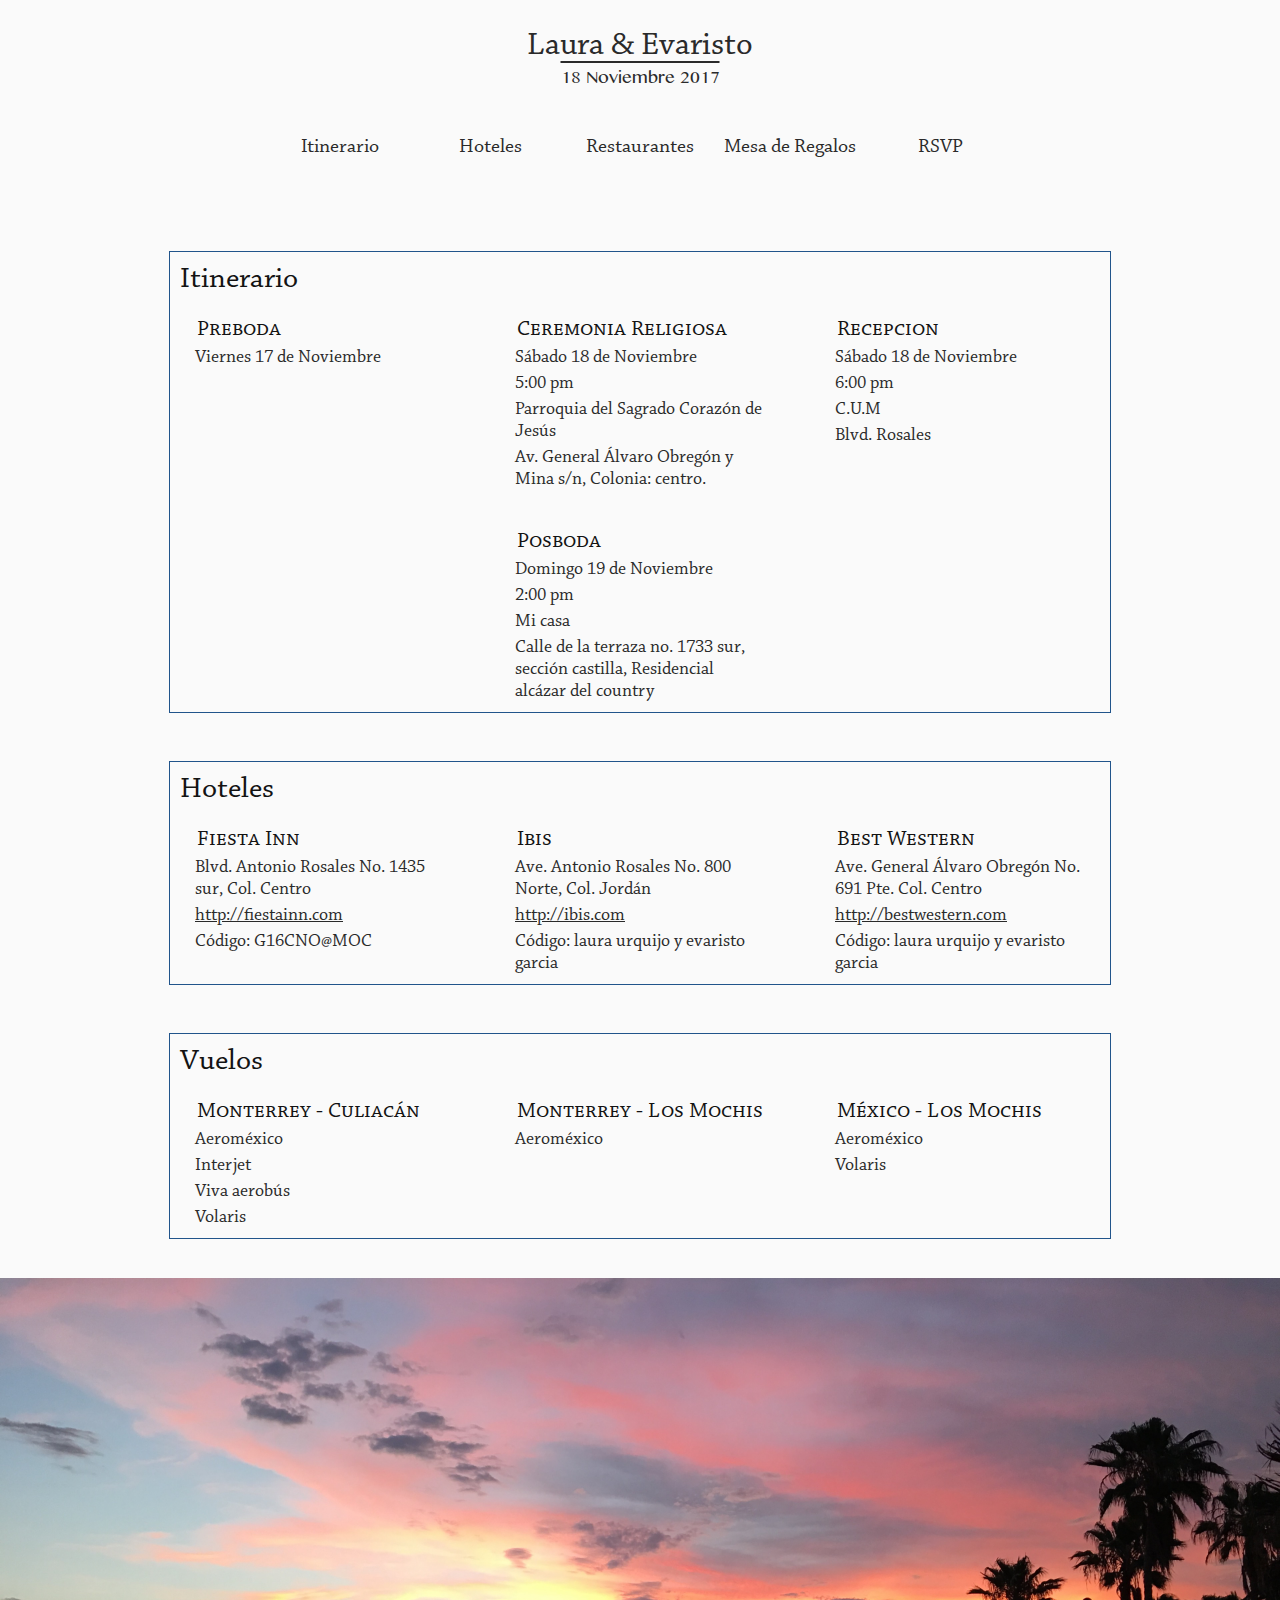
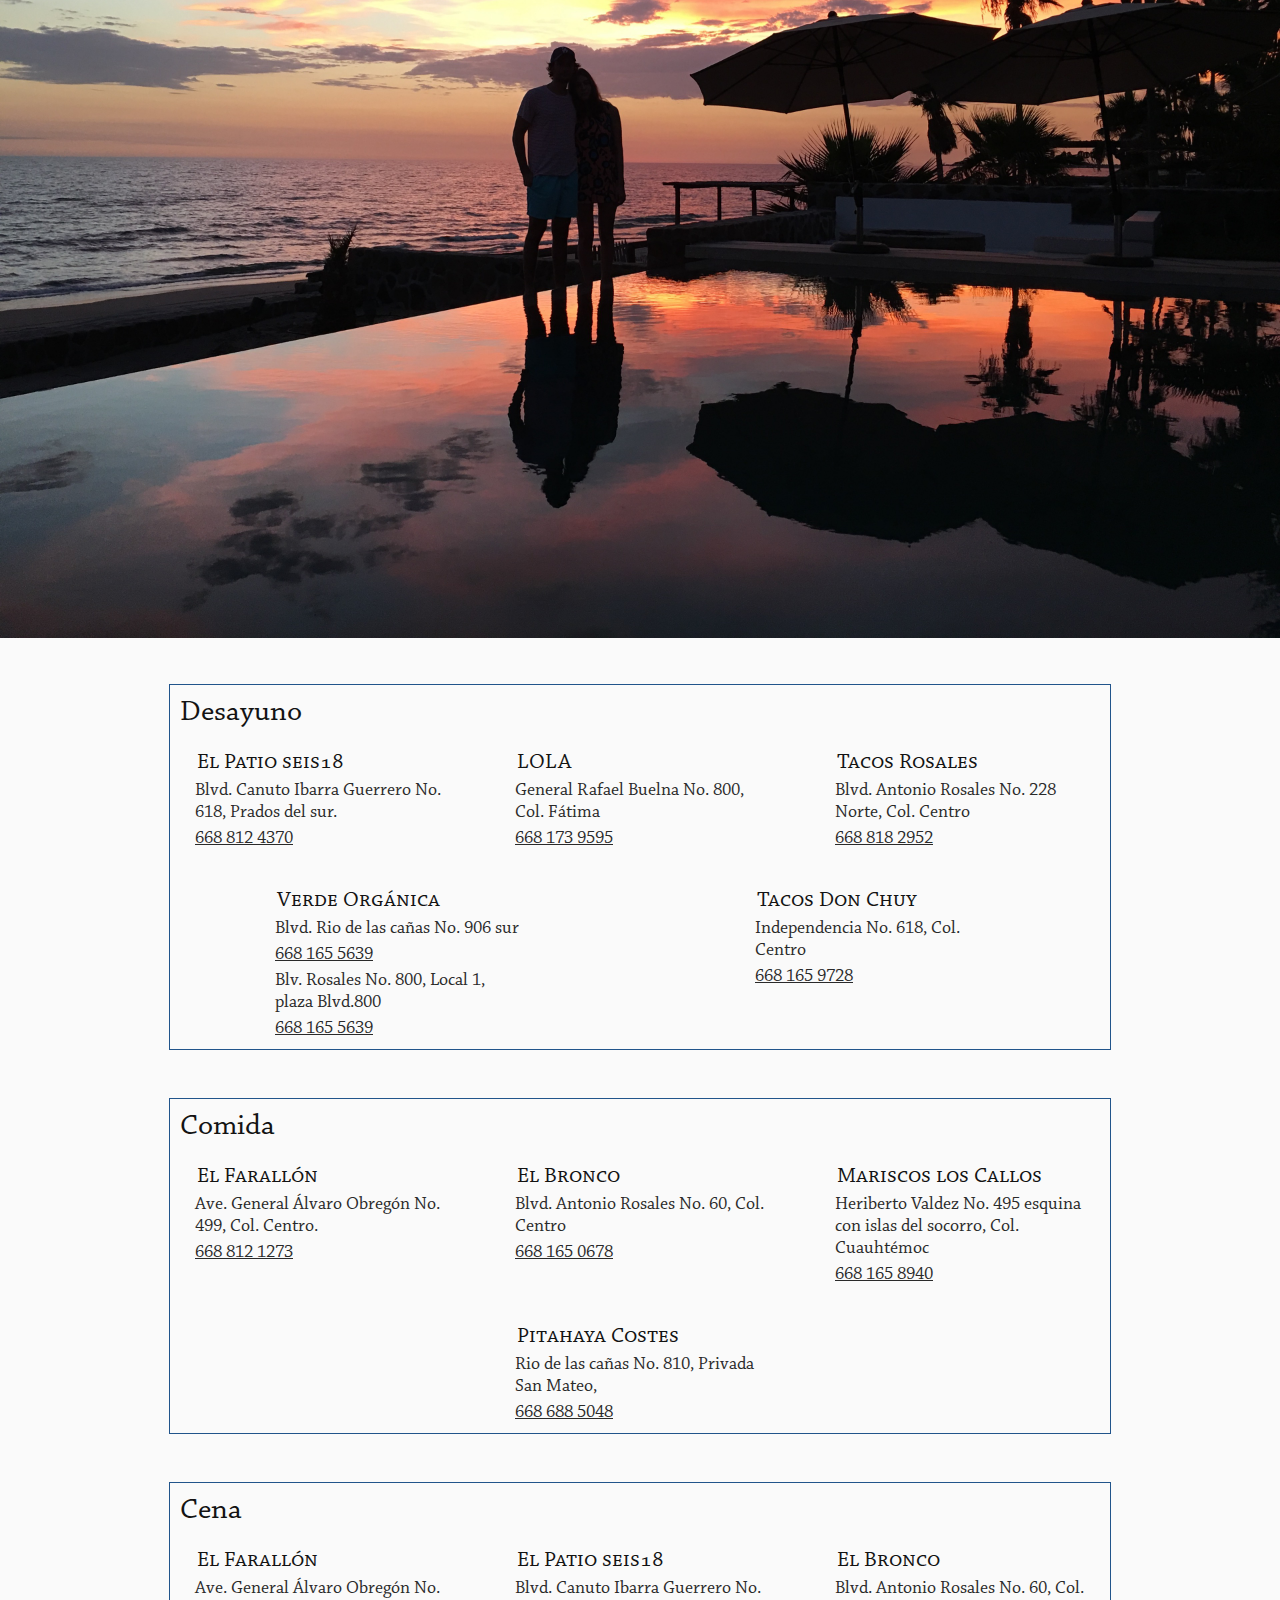
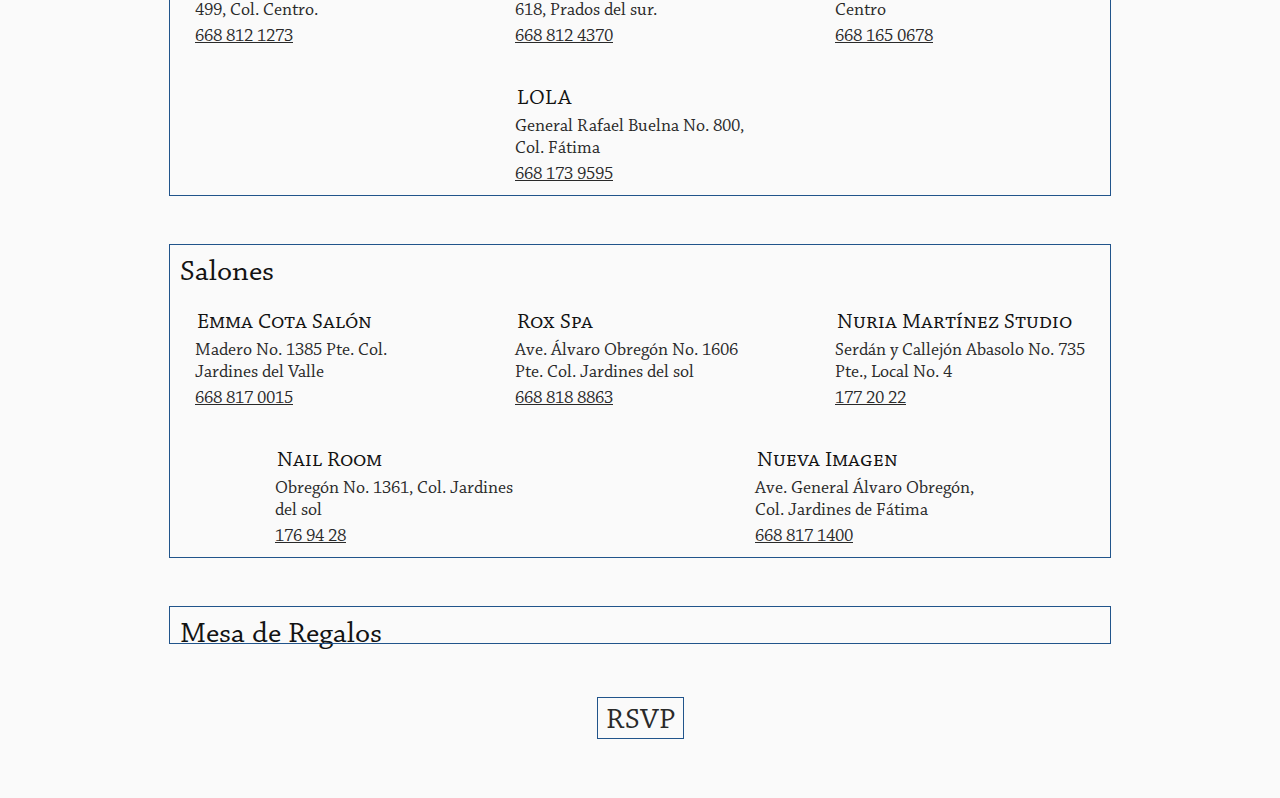
==== commit f100044e: "Added RSVP to the nav. Added border to the RSVP button. Fixed some info." ====
--- a/index.html
+++ b/index.html
@@ -20,6 +20,7 @@
 				<li><a href="#hoteles">Hoteles</a></li>
 				<li><a href="#restaurantes">Restaurantes</a></li>
 				<li><a href="#regalos">Mesa de Regalos</a></li>
+				<li><a href="rsvp.html">RSVP</a></li>
 			</ul>
 		</nav>
 	</header>
@@ -79,10 +80,6 @@
 				<h3 id="hoteles">Hoteles</h3>
 				<section>
 					<div class="subsection">
-						<h4>Hotel Real de Minas</h4>
-					</div>
-
-					<div class="subsection">
 						<h4>Fiesta Inn</h4>
 						<p>Blvd. Antonio Rosales No. 1435 sur, Col. Centro</p>
 						<p><a href="http://fiestainn.com">http://fiestainn.com</a></p>
@@ -93,14 +90,14 @@
 						<h4>Ibis</h4>
 						<p>Ave. Antonio Rosales No. 800 Norte, Col. Jordán</p>
 						<p><a href="http://ibis.com">http://ibis.com</a></p>
-						<p>Código: </p>
+						<p>Código: laura urquijo y evaristo garcia</p>
 					</div>
 					
 					<div class="subsection">
 						<h4>Best Western</h4>
 						<p>Ave. General Álvaro Obregón No. 691 Pte. Col. Centro</p>
 						<p><a href="http://bestwestern.com">http://bestwestern.com</a></p>
-						<p>Código: </p>
+						<p>Código: laura urquijo y evaristo garcia</p>
 					</div>
 				</section>
 			</div>
--- a/css/main.css
+++ b/css/main.css
@@ -150,7 +150,8 @@
 }
 
 #rsvp a {
-	padding: 0;
+	padding: 8px 8px 2px;
+	outline: 1px solid #21548b;
 }
 
 form {
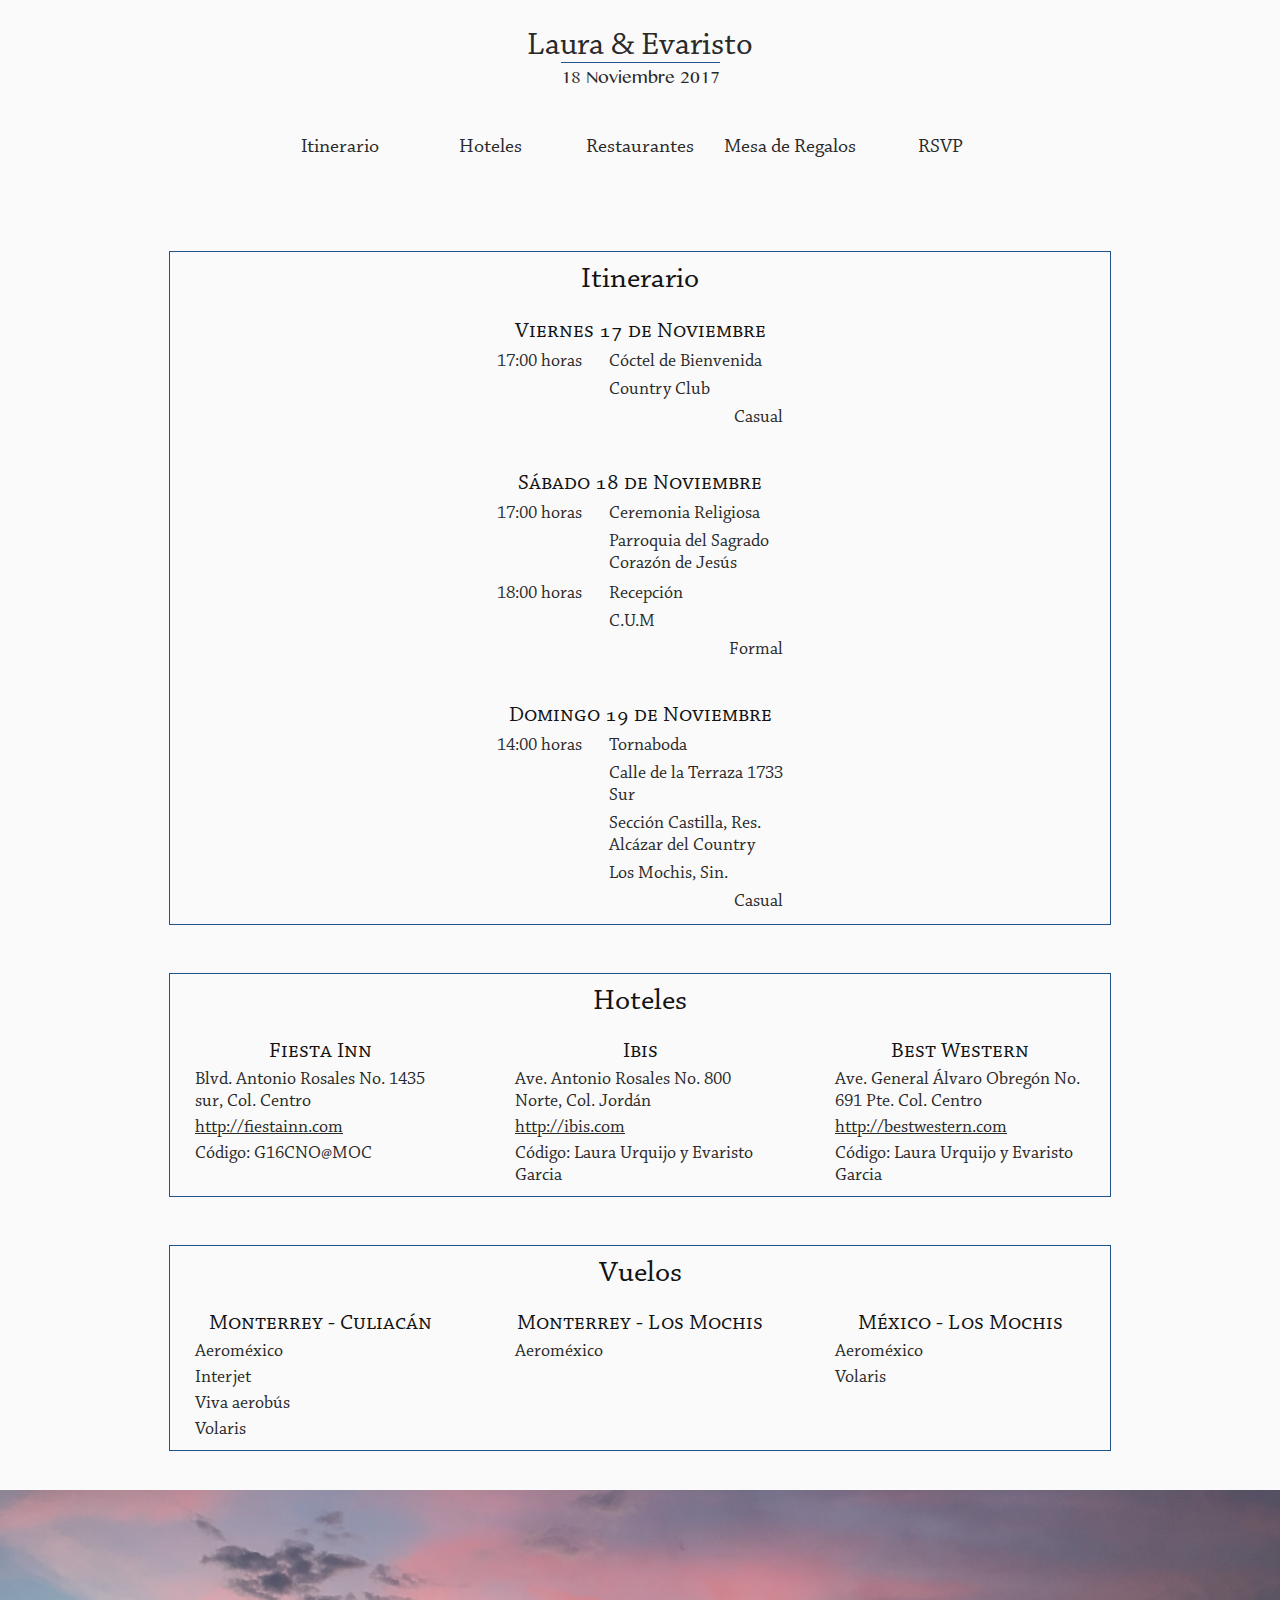
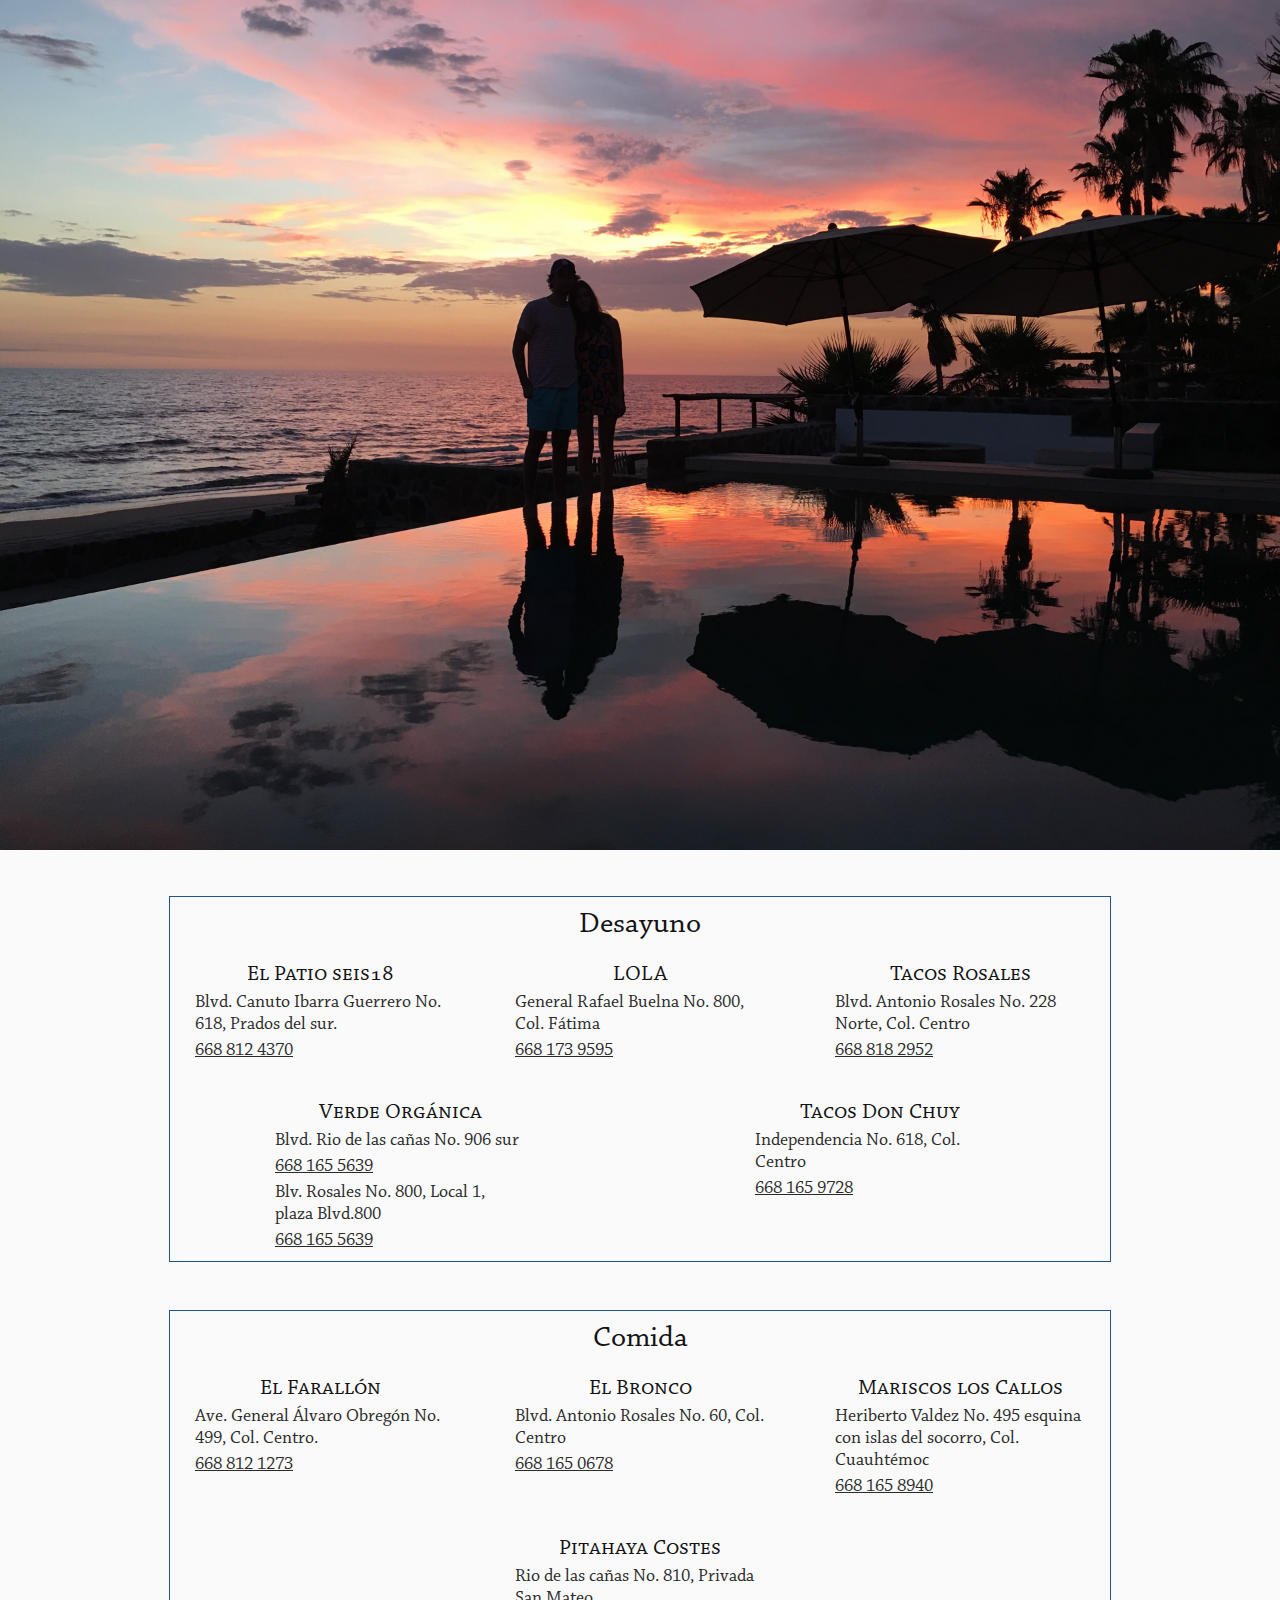
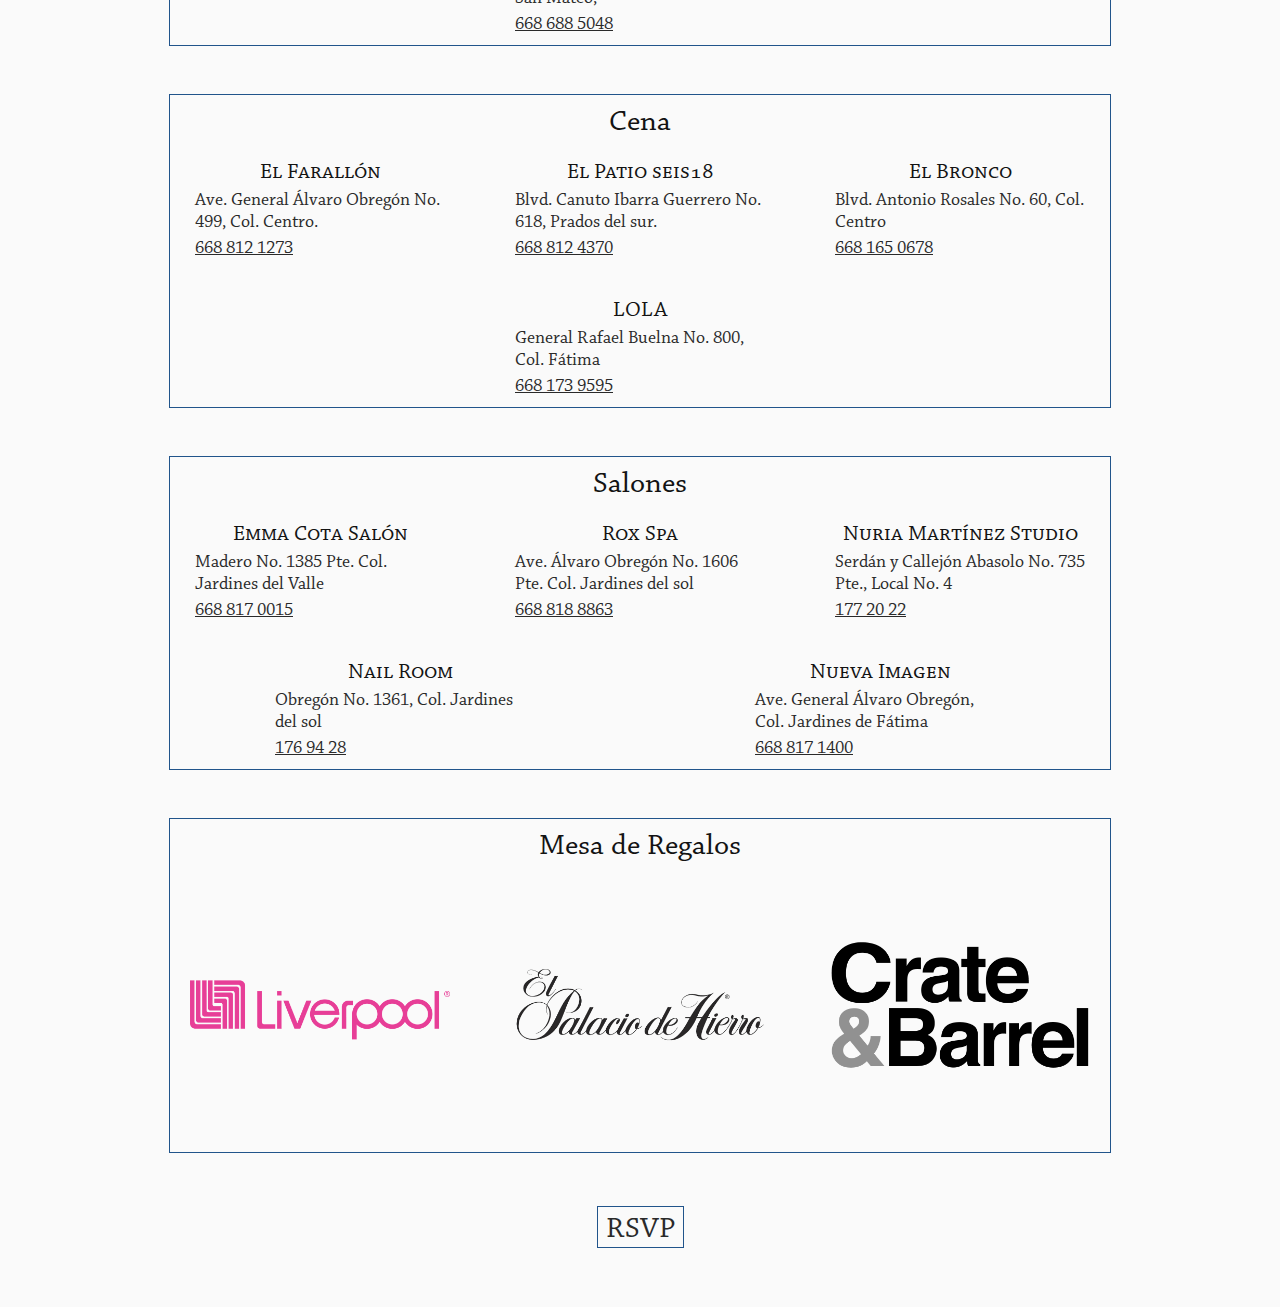
==== commit 7beceb0a: "Added images for gift registry. Modified itinerary layout." ====
--- a/index.html
+++ b/index.html
@@ -39,35 +39,85 @@
 		<section>
 			<div class="border">
 				<h3 id="itinerario">Itinerario</h3>
-				<section>
-					<div class="subsection">
-						<h4>Preboda</h4>
-						<p>Viernes 17 de Noviembre</p>
-						<p></p>
-					</div>
-					
-					<div class="subsection">
-						<h4>Ceremonia Religiosa</h4>
-						<p>Sábado 18 de Noviembre</p>
-						<p>5:00 pm</p>
-						<p>Parroquia del Sagrado Corazón de Jesús</p>
-						<p>Av. General Álvaro Obregón y Mina s/n, Colonia: centro.</p>
-					</div>
-					
-					<div class="subsection">
-						<h4>Recepcion</h4>
-						<p>Sábado 18 de Noviembre</p>
-						<p>6:00 pm</p>
-						<p>C.U.M</p>
-						<p>Blvd. Rosales</p>
-					</div>
-					
-					<div class="subsection">
-						<h4>Posboda</h4>
-						<p>Domingo 19 de Noviembre</p>
-						<p>2:00 pm</p>
-						<p>Mi casa</p>
-						<p>Calle de la terraza no. 1733 sur, sección castilla, Residencial alcázar del country</p>
+				<section id="itinerary">
+					<div class="subsection">
+						<table>
+							<tr>
+								<td colspan="2"><h4>Viernes 17 de Noviembre</h4></td>
+							</tr>
+							<tr>
+								<td style="width:110px;"><p>17:00 horas</p></td>
+								<td><p>Cóctel de Bienvenida</p></td>
+							</tr>
+							<tr>
+								<td style="width:110px;"></td>
+								<td><p>Country Club</p></td>
+							</tr>
+							<tr>
+								<td style="width:110px;"></td>
+								<td><p class="attire">Casual</p></td>
+							</tr>
+						</table>
+					</div>
+					
+					<div class="subsection">
+						<table>
+							<tr>
+								<td colspan="2"><h4>Sábado 18 de Noviembre</h4></td>
+							</tr>
+							<tr>
+								<td style="width:110px;"><p>17:00 horas</p></td>
+								<td><p>Ceremonia Religiosa</p></td>
+							</tr>
+							<tr>
+								<td style="width:110px;"></td>
+								<td><p>Parroquia del Sagrado Corazón de Jesús</p></td>
+							</tr>
+							<tr>
+								<td style="width:110px;"></td>
+								<td></td>
+							</tr>
+							<tr>
+								<td style="width:110px;"><p>18:00 horas</p></td>
+								<td><p>Recepción</p></td>
+							</tr>
+							<tr>
+								<td style="width:110px;"></td>
+								<td><p>C.U.M</p></td>
+							</tr>
+							<tr>
+								<td style="width:110px;"></td>
+								<td><p class="attire">Formal</p></td>
+							</tr>
+						</table>
+					</div>
+					
+					<div class="subsection">
+						<table>
+							<tr>
+								<td colspan="2"><h4>Domingo 19 de Noviembre</h4></td>
+							</tr>
+							<tr>
+								<td style="width:110px;"><p>14:00 horas</p></td>
+								<td><p>Tornaboda</p></td>
+							</tr>
+							<tr>
+								<td style="width:110px;"></td>
+								<td><p>Calle de la Terraza 1733 Sur</p></td>
+							</tr>
+							<tr>
+								<td style="width:110px;"></td>
+								<td><p>Sección Castilla, Res. Alcázar del Country</p></td>
+							</tr>
+							<tr>
+								<td style="width:110px;"></td>
+								<td><p>Los Mochis, Sin.</p></td>
+							</tr>
+							<tr>
+								<td style="width:110px;"></td>
+								<td><p class="attire">Casual</p></td>
+							</tr>
+						</table>
 					</div>
 				</section>
 			</div>
@@ -90,14 +140,14 @@
 						<h4>Ibis</h4>
 						<p>Ave. Antonio Rosales No. 800 Norte, Col. Jordán</p>
 						<p><a href="http://ibis.com">http://ibis.com</a></p>
-						<p>Código: laura urquijo y evaristo garcia</p>
+						<p>Código: Laura Urquijo y Evaristo Garcia</p>
 					</div>
 					
 					<div class="subsection">
 						<h4>Best Western</h4>
 						<p>Ave. General Álvaro Obregón No. 691 Pte. Col. Centro</p>
 						<p><a href="http://bestwestern.com">http://bestwestern.com</a></p>
-						<p>Código: laura urquijo y evaristo garcia</p>
+						<p>Código: Laura Urquijo y Evaristo Garcia</p>
 					</div>
 				</section>
 			</div>
@@ -287,7 +337,15 @@
 			<div class="border">
 				<h3 id="regalos">Mesa de Regalos</h3>
 				<section>
-
+					<div class="subsection">
+						<a href="http://liverpool.com.mx" title="Liverpool"><img src="images/liverpool.png" /></a><!-- id="liverpool" -->
+					</div>
+					<div class="subsection">
+						<a href="http://elpalaciodehierro.com" title="El Palacio de Hierro"><img src="images/palacio.png" /></a><!-- id="palacio" -->
+					</div>
+					<div class="subsection">
+						<a href="http://crateandbarrel.com" title="Crate & Barrel"><img src="images/cratebarrel.png" /></a><!-- id="cratebarrel" -->
+					</div>
 				</section>
 			</div>
 		</section>
--- a/css/main.css
+++ b/css/main.css
@@ -52,8 +52,11 @@
 h2, h2 a {
 	font-family: Khmer MN;
 	text-align: center;
-	text-decoration: overline;
 	font-size: 20px;
+}
+
+h2 a {
+	border-top: 1px solid #21548b;
 }
 
 h1 a, h2 a, h3 a {
@@ -66,6 +69,7 @@
 }
 
 h3, h4 {
+	text-align: center;
 	color: #131313;
 }
 
@@ -111,6 +115,10 @@
 	width: 100%;
 }
 
+.spacer {
+	height: 30px;
+}
+
 section {
 	display: flex;
 	flex-direction: row;
@@ -118,8 +126,37 @@
 	flex-wrap: wrap;
 }
 
-.spacer {
-	height: 30px;
+.subsection {
+	padding: 15px 10px;
+	flex-basis: 280px;
+}
+
+#itinerary {
+	/*width: 350px;*/
+	display: flex;
+	flex-direction: column;
+}
+
+table {
+	margin: 0 auto;
+	width: 300px;
+}
+
+#itinerary .subsection {
+	padding: 15px 10px;
+	flex-basis: auto;
+}
+
+#itinerary .subsection h4 {
+	text-align: center;
+}
+
+.attire {
+	text-align: right;
+}
+
+.subsection a {
+	/*text-align: center;*/
 }
 
 img {
@@ -127,9 +164,9 @@
 	visibility: hidden;
 }
 
-.subsection {
-	padding: 15px 10px;
-	flex-basis: 280px;
+a img {
+	max-width: 100%;
+	visibility: inherit;
 }
 
 .photo {
@@ -137,12 +174,29 @@
 	background-repeat: no-repeat;
 }
 
+a.photo {
+	width: 100px;
+	height: 100px;
+}
+
 #photo1 {
 	background-image: url(../images/we_1854.jpg);
 }
 
 #photo2 {
 	background-image: url(../images/we_1855.jpg);
+}
+
+#liverpool {
+	background-image: url(../images/liverpool.png);
+}
+
+#palacio {
+	background-image: url(../images/palacio.png);
+}
+
+#cratebarrel {
+	background-image: url(../images/cratebarrel.png);
 }
 
 #rsvp {
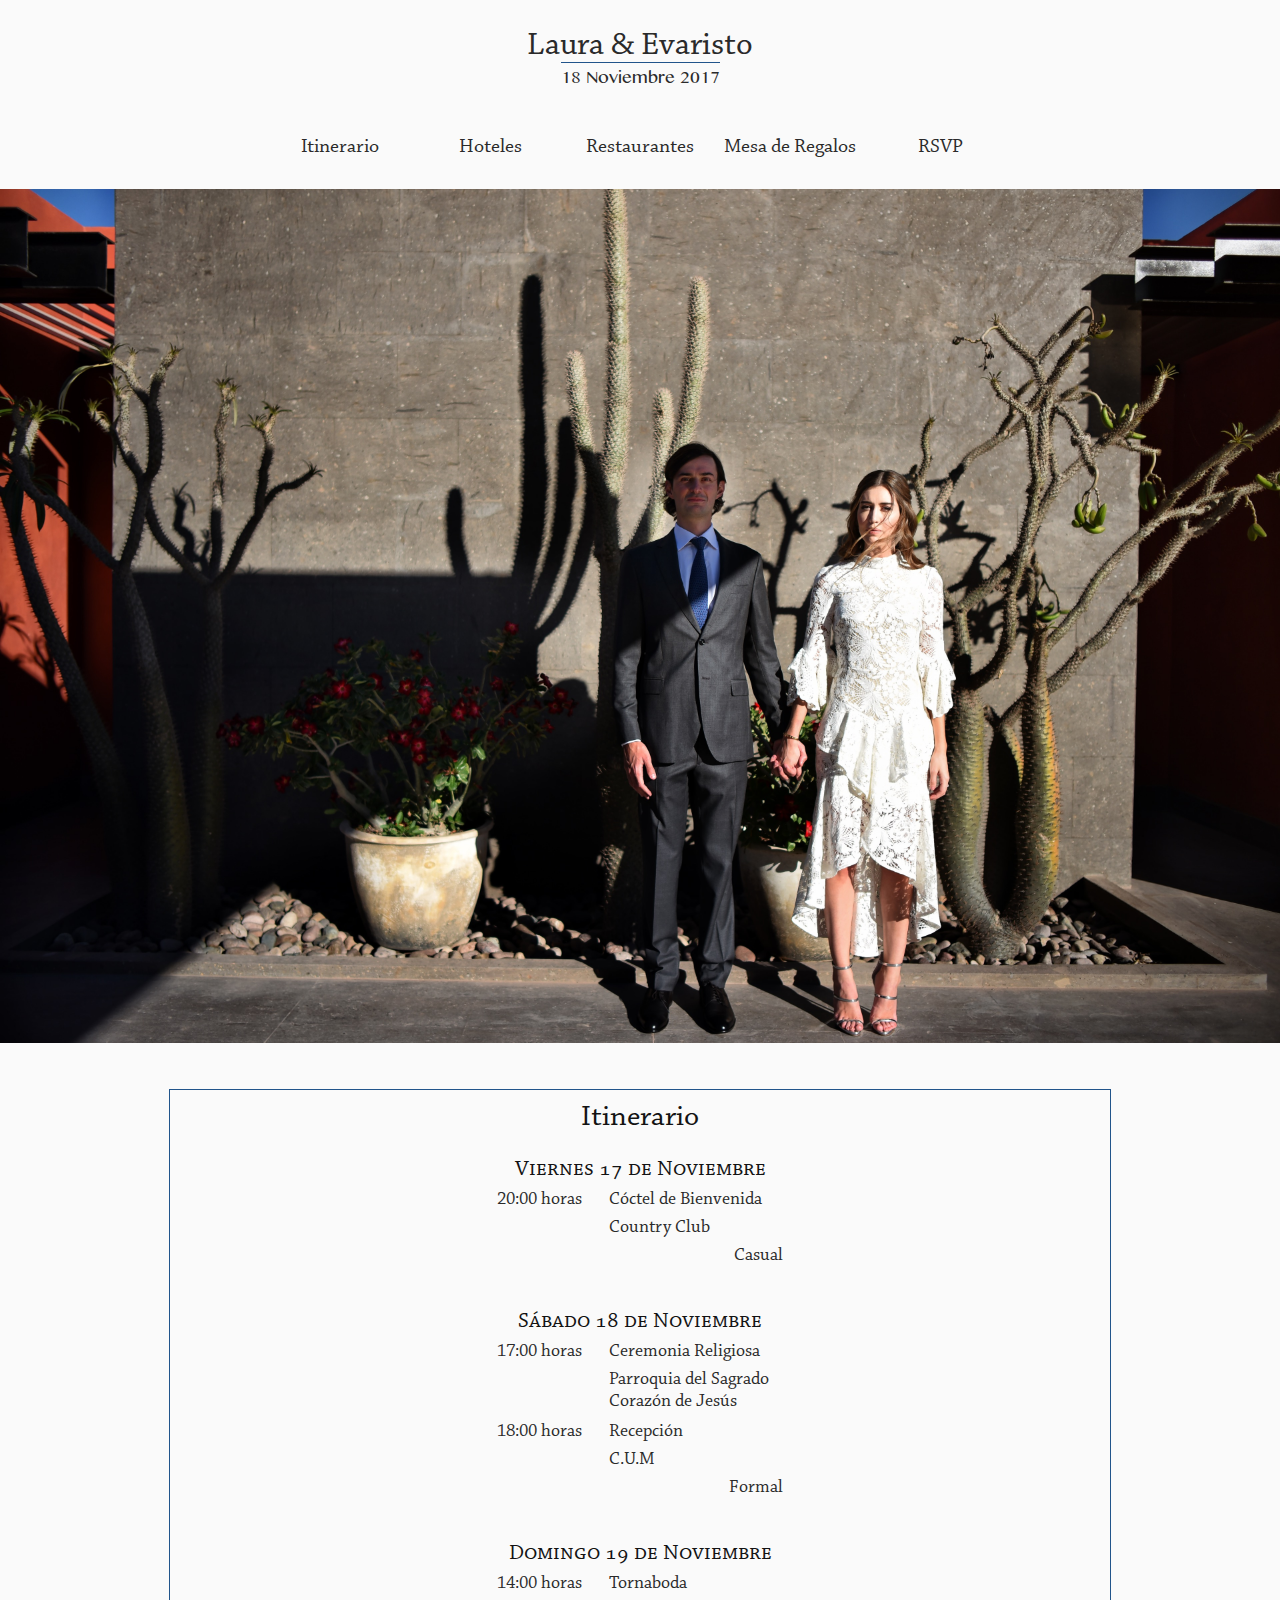
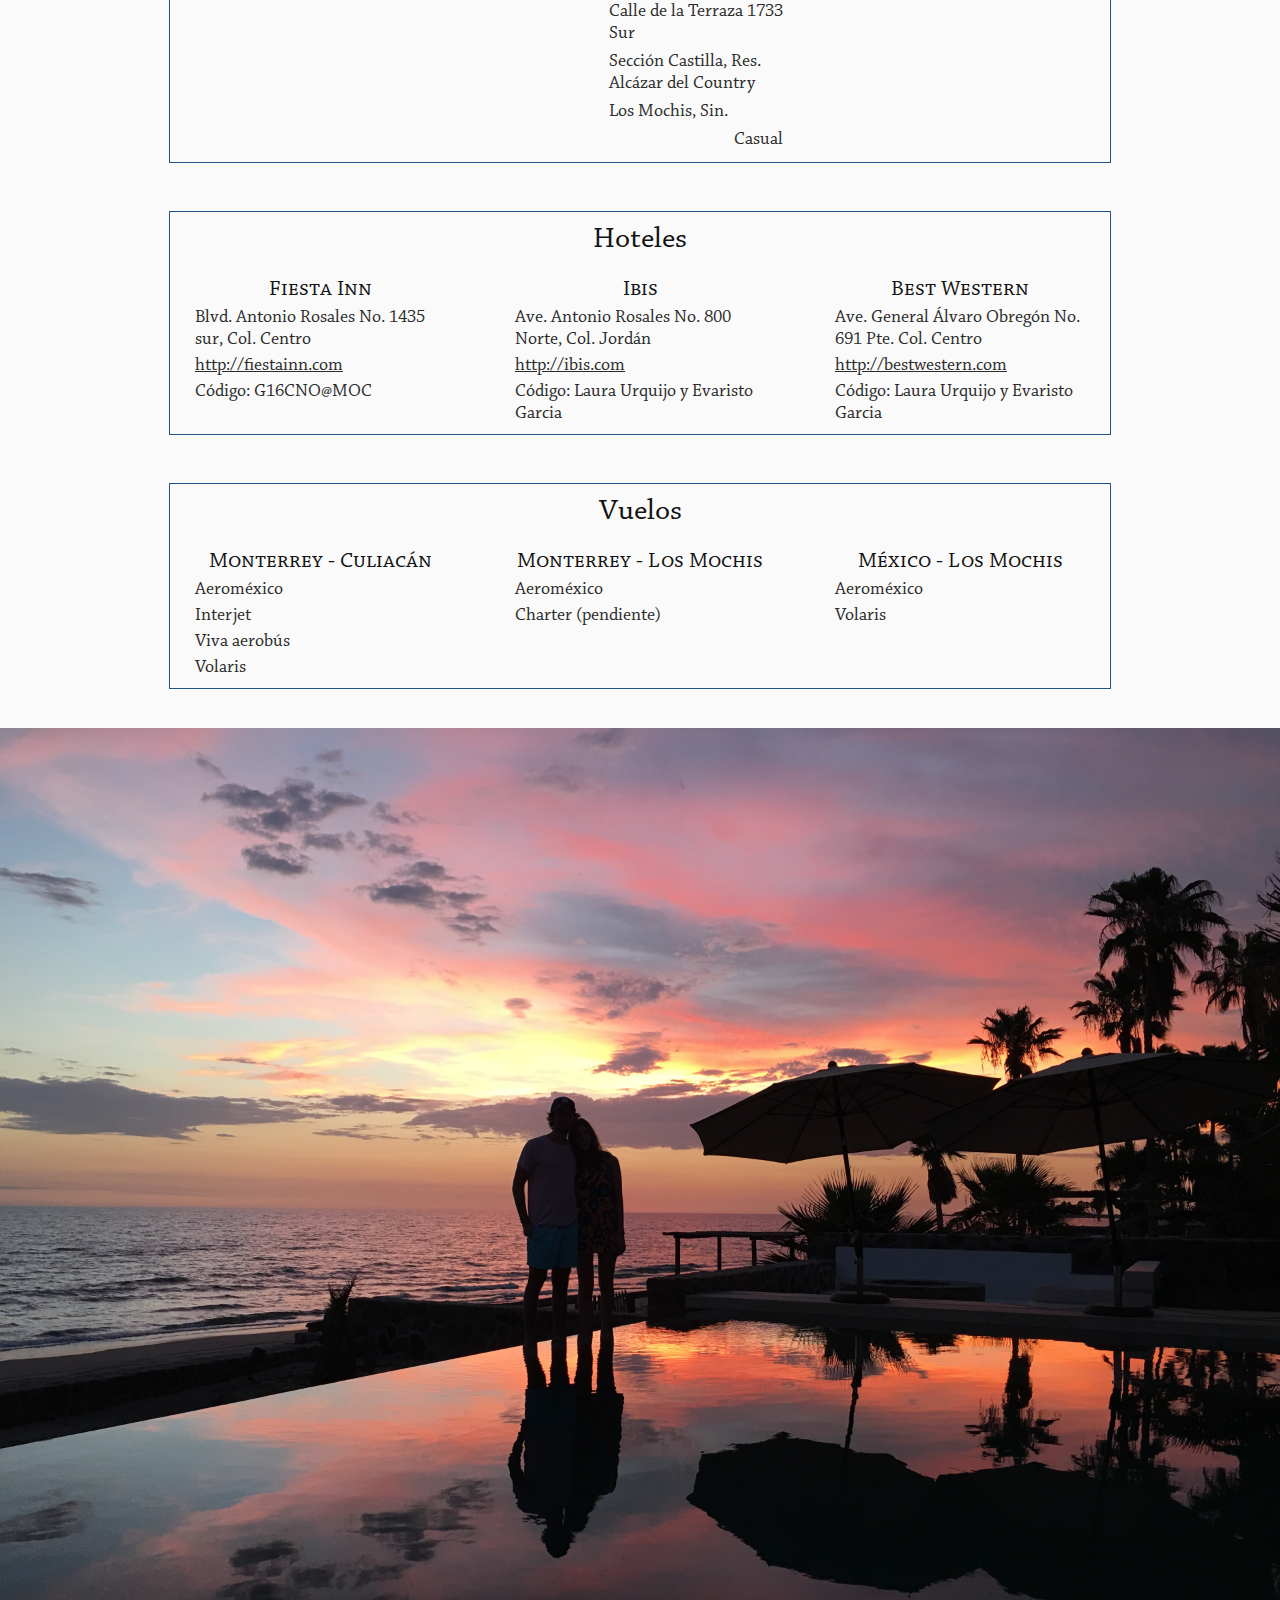
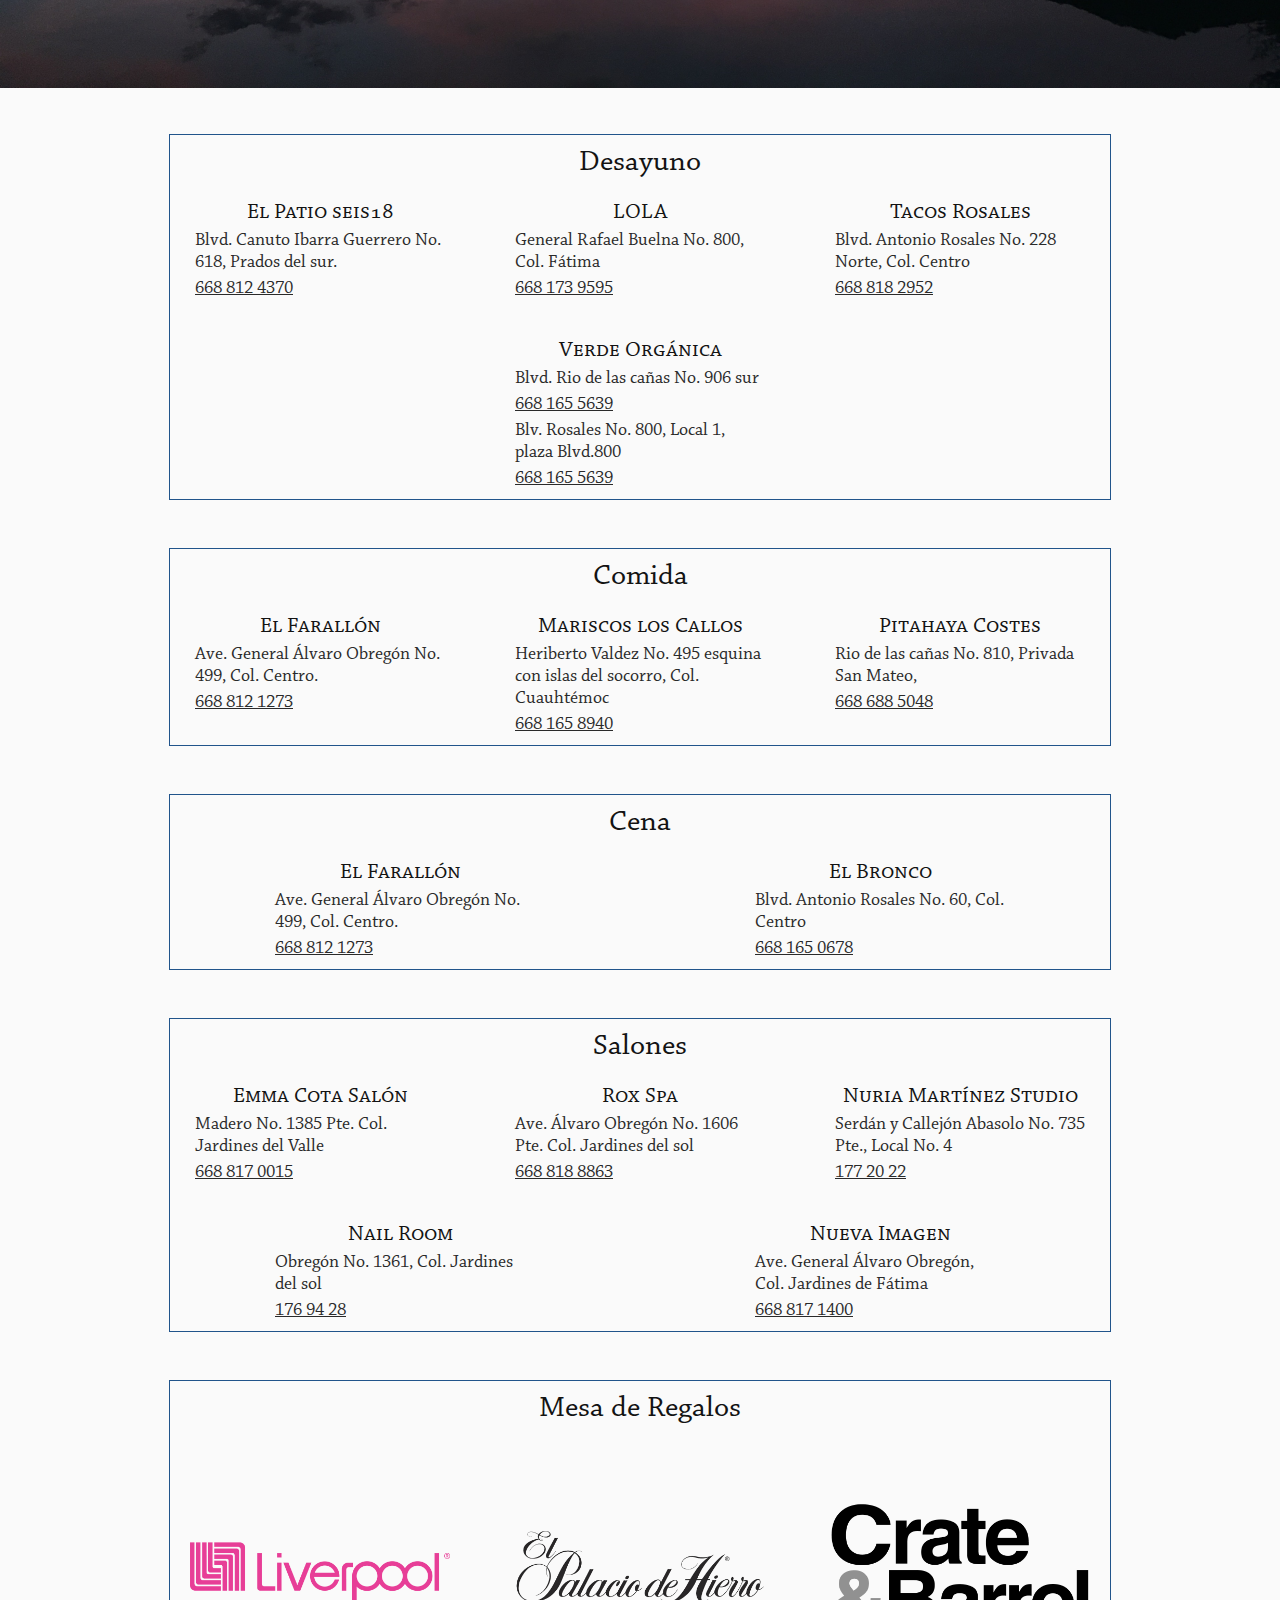
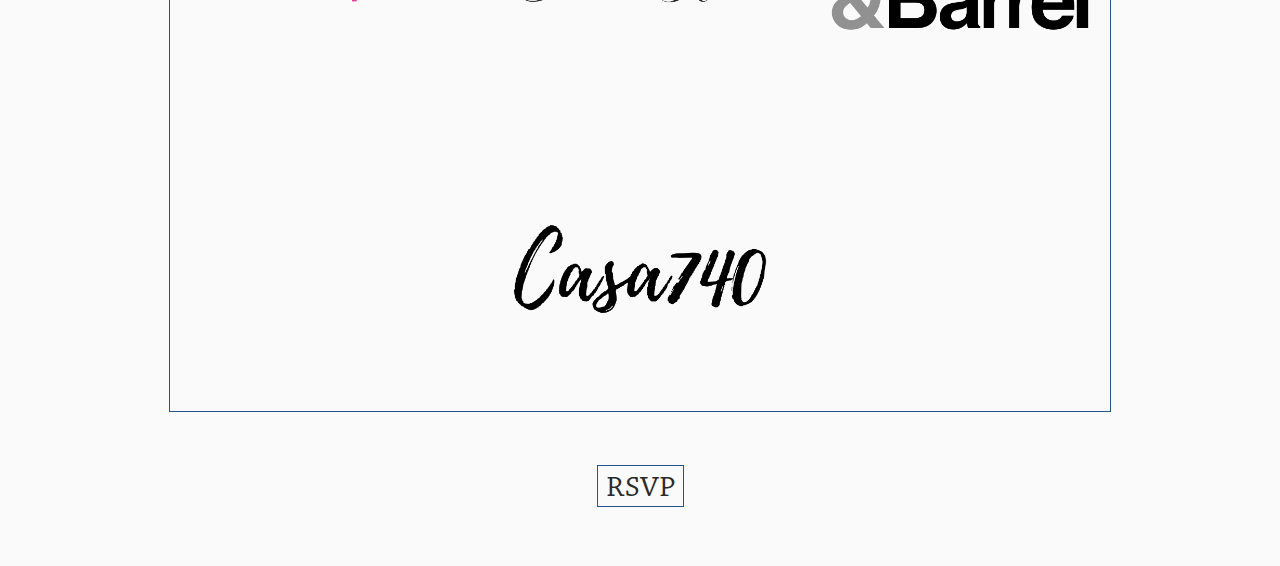
==== commit bcf7f8cd: "Updated info. Optimized images." ====
--- a/index.html
+++ b/index.html
@@ -46,7 +46,7 @@
 								<td colspan="2"><h4>Viernes 17 de Noviembre</h4></td>
 							</tr>
 							<tr>
-								<td style="width:110px;"><p>17:00 horas</p></td>
+								<td style="width:110px;"><p>20:00 horas</p></td>
 								<td><p>Cóctel de Bienvenida</p></td>
 							</tr>
 							<tr>
@@ -170,6 +170,7 @@
 					<div class="subsection">
 						<h4>Monterrey - Los Mochis</h4>
 						<p>Aeroméxico</p>
+						<p>Charter (pendiente)</p>
 					</div>
 					
 					<div class="subsection">
@@ -216,12 +217,6 @@
 						<p>Blv. Rosales No. 800, Local 1, plaza Blvd.800</p>
 						<p><a href="tel:6681655639">668 165 5639</a></p>
 					</div>
-					
-					<div class="subsection">
-						<h4>Tacos Don Chuy</h4>
-						<p>Independencia No. 618, Col. Centro</p>
-						<p><a href="tel:6681659728">668 165 9728</a></p>
-					</div>
 				</section>
 			</div>
 		</section>
@@ -239,55 +234,37 @@
 					</div>
 					
 					<div class="subsection">
+						<h4>Mariscos los Callos</h4>
+						<p>Heriberto Valdez No. 495 esquina con islas del socorro, Col. Cuauhtémoc</p>
+						<p><a href="tel:6681658940">668 165 8940</a></p>
+					</div>
+					
+					<div class="subsection">
+						<h4>Pitahaya Costes</h4>
+						<p>Rio de las cañas No. 810, Privada San Mateo,</p>
+						<p><a href="tel:6686885048">668 688 5048</a></p>
+					</div>
+				</section>
+			</div>
+		</section>
+
+		<div class="spacer"></div>
+
+		<section>
+			<div class="border">
+				<h3>Cena</h3>
+				<section>
+					<div class="subsection">
+						<h4>El Farallón</h4>
+						<p>Ave. General Álvaro Obregón No. 499, Col. Centro.</p>
+						<p><a href="tel:6688121273">668 812 1273</a></p>
+					</div>
+					
+					<div class="subsection">
 						<h4>El Bronco</h4>
 						<p>Blvd. Antonio Rosales No. 60, Col. Centro</p>
 						<p><a href="tel:6681650678">668 165 0678</a></p>
 					</div>
-					
-					<div class="subsection">
-						<h4>Mariscos los Callos</h4>
-						<p>Heriberto Valdez No. 495 esquina con islas del socorro, Col. Cuauhtémoc</p>
-						<p><a href="tel:6681658940">668 165 8940</a></p>
-					</div>
-					
-					<div class="subsection">
-						<h4>Pitahaya Costes</h4>
-						<p>Rio de las cañas No. 810, Privada San Mateo,</p>
-						<p><a href="tel:6686885048">668 688 5048</a></p>
-					</div>
-				</section>
-			</div>
-		</section>
-
-		<div class="spacer"></div>
-
-		<section>
-			<div class="border">
-				<h3>Cena</h3>
-				<section>
-					<div class="subsection">
-						<h4>El Farallón</h4>
-						<p>Ave. General Álvaro Obregón No. 499, Col. Centro.</p>
-						<p><a href="tel:6688121273">668 812 1273</a></p>
-					</div>
-					
-					<div class="subsection">
-						<h4>El Patio seis18</h4>
-						<p>Blvd. Canuto Ibarra Guerrero No. 618, Prados del sur.</p>
-						<p><a href="tel:6688124370">668 812 4370</a></p>
-					</div>
-					
-					<div class="subsection">
-						<h4>El Bronco</h4>
-						<p>Blvd. Antonio Rosales No. 60, Col. Centro</p>
-						<p><a href="tel:6681650678">668 165 0678</a></p>
-					</div>
-					
-					<div class="subsection">
-						<h4>LOLA</h4>
-						<p>General Rafael Buelna No. 800, Col. Fátima </p>
-						<p><a href="tel:6681739595">668 173 9595</a></p>
-					</div>
 				</section>
 			</div>
 		</section>
@@ -338,13 +315,16 @@
 				<h3 id="regalos">Mesa de Regalos</h3>
 				<section>
 					<div class="subsection">
-						<a href="http://liverpool.com.mx" title="Liverpool"><img src="images/liverpool.png" /></a><!-- id="liverpool" -->
-					</div>
-					<div class="subsection">
-						<a href="http://elpalaciodehierro.com" title="El Palacio de Hierro"><img src="images/palacio.png" /></a><!-- id="palacio" -->
-					</div>
-					<div class="subsection">
-						<a href="http://crateandbarrel.com" title="Crate & Barrel"><img src="images/cratebarrel.png" /></a><!-- id="cratebarrel" -->
+						<a href="http://liverpool.com.mx" title="Liverpool"><img src="images/liverpool.png" /></a>
+					</div>
+					<div class="subsection">
+						<a href="http://elpalaciodehierro.com" title="El Palacio de Hierro"><img src="images/palacio.png" /></a>
+					</div>
+					<div class="subsection">
+						<a href="http://crateandbarrel.com" title="Crate & Barrel"><img src="images/cratebarrel.png" /></a>
+					</div>
+					<div class="subsection">
+						<a href="http://instagram.com/casa740" title="Casa740"><img src="images/casa740.png" /></a>
 					</div>
 				</section>
 			</div>
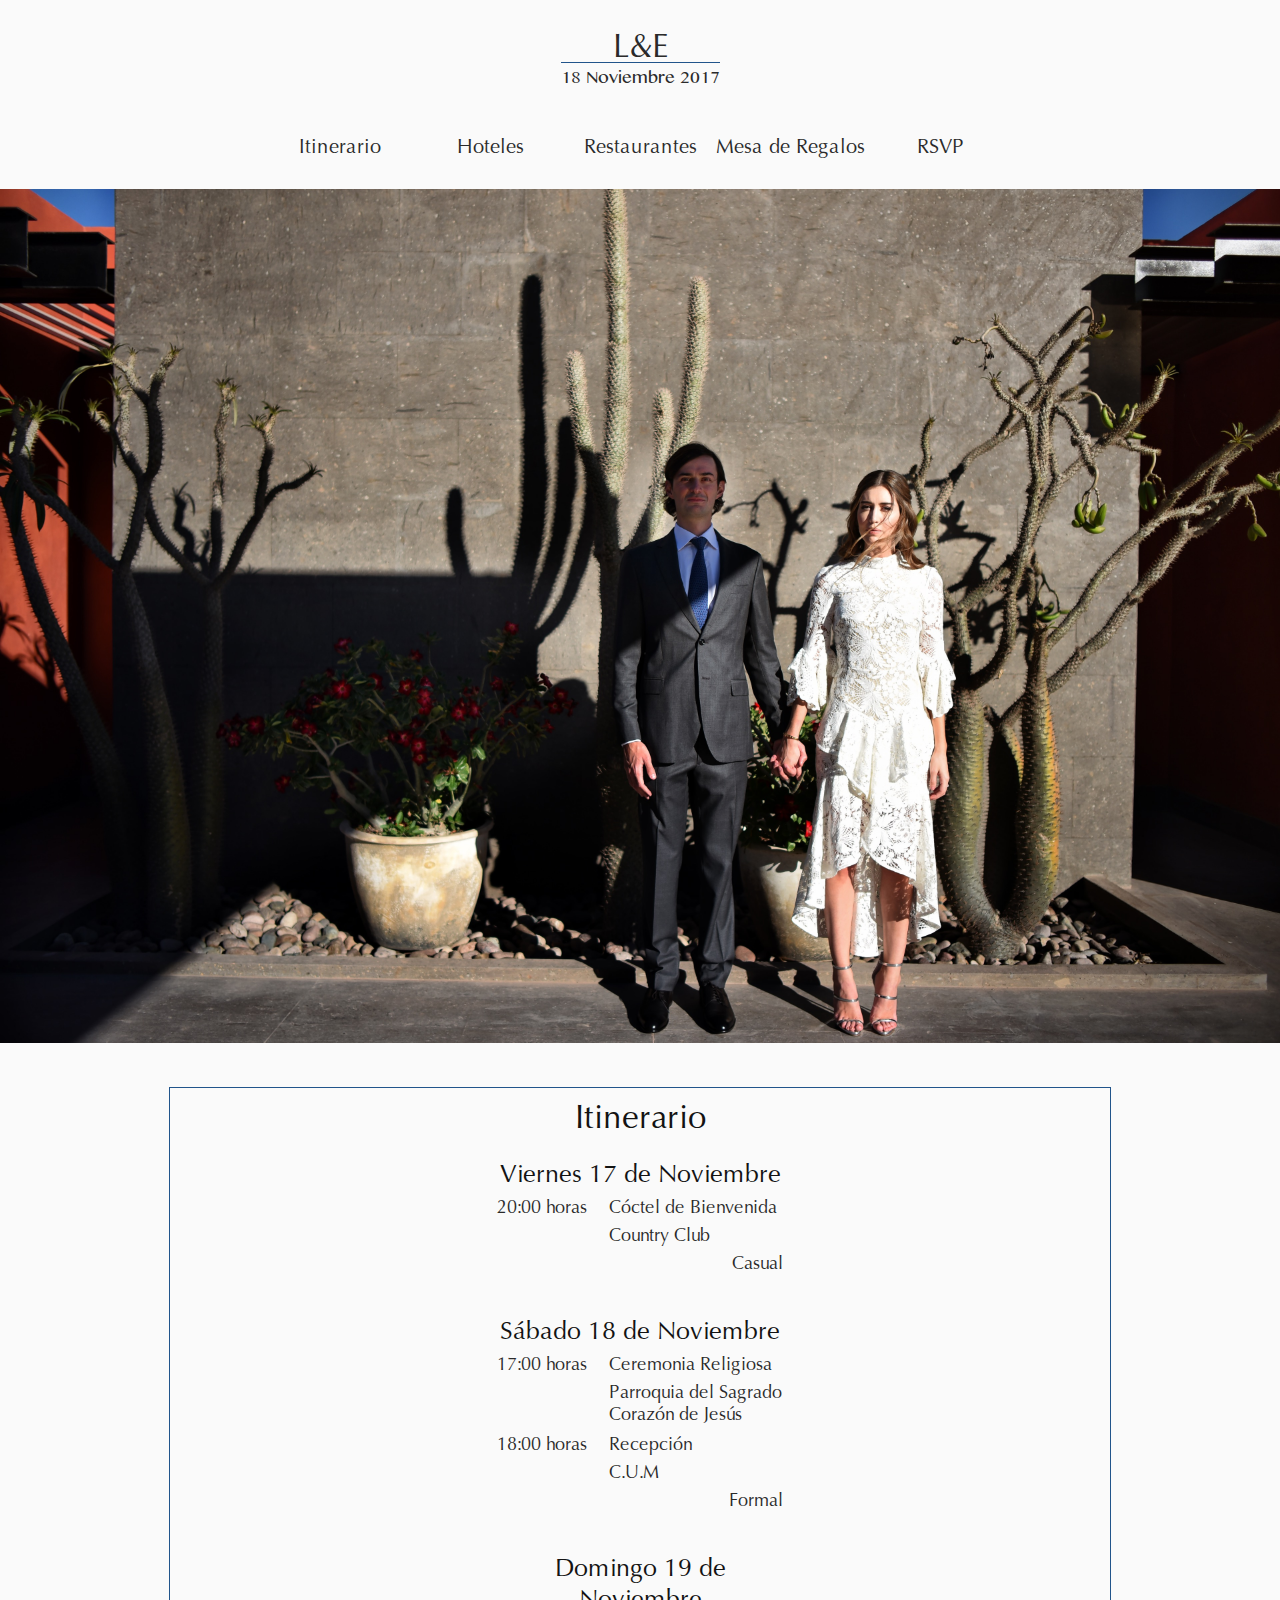
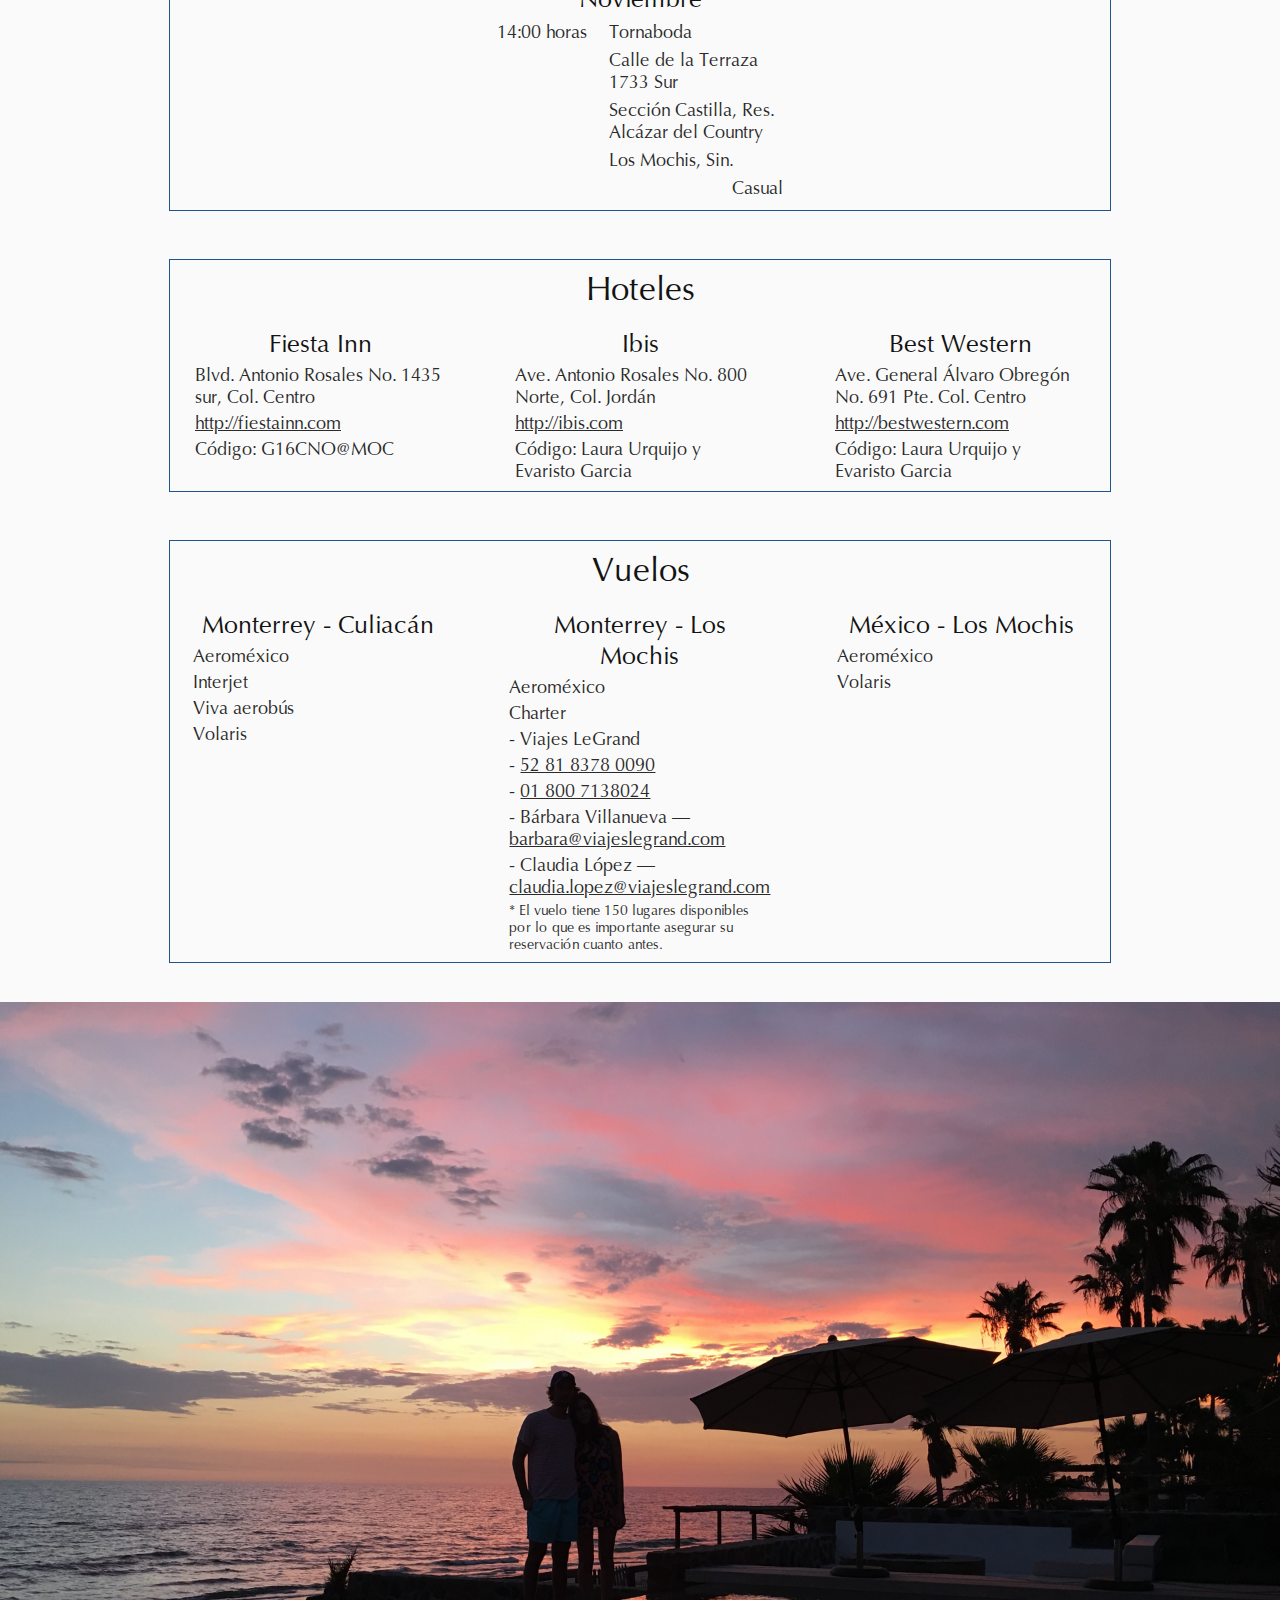
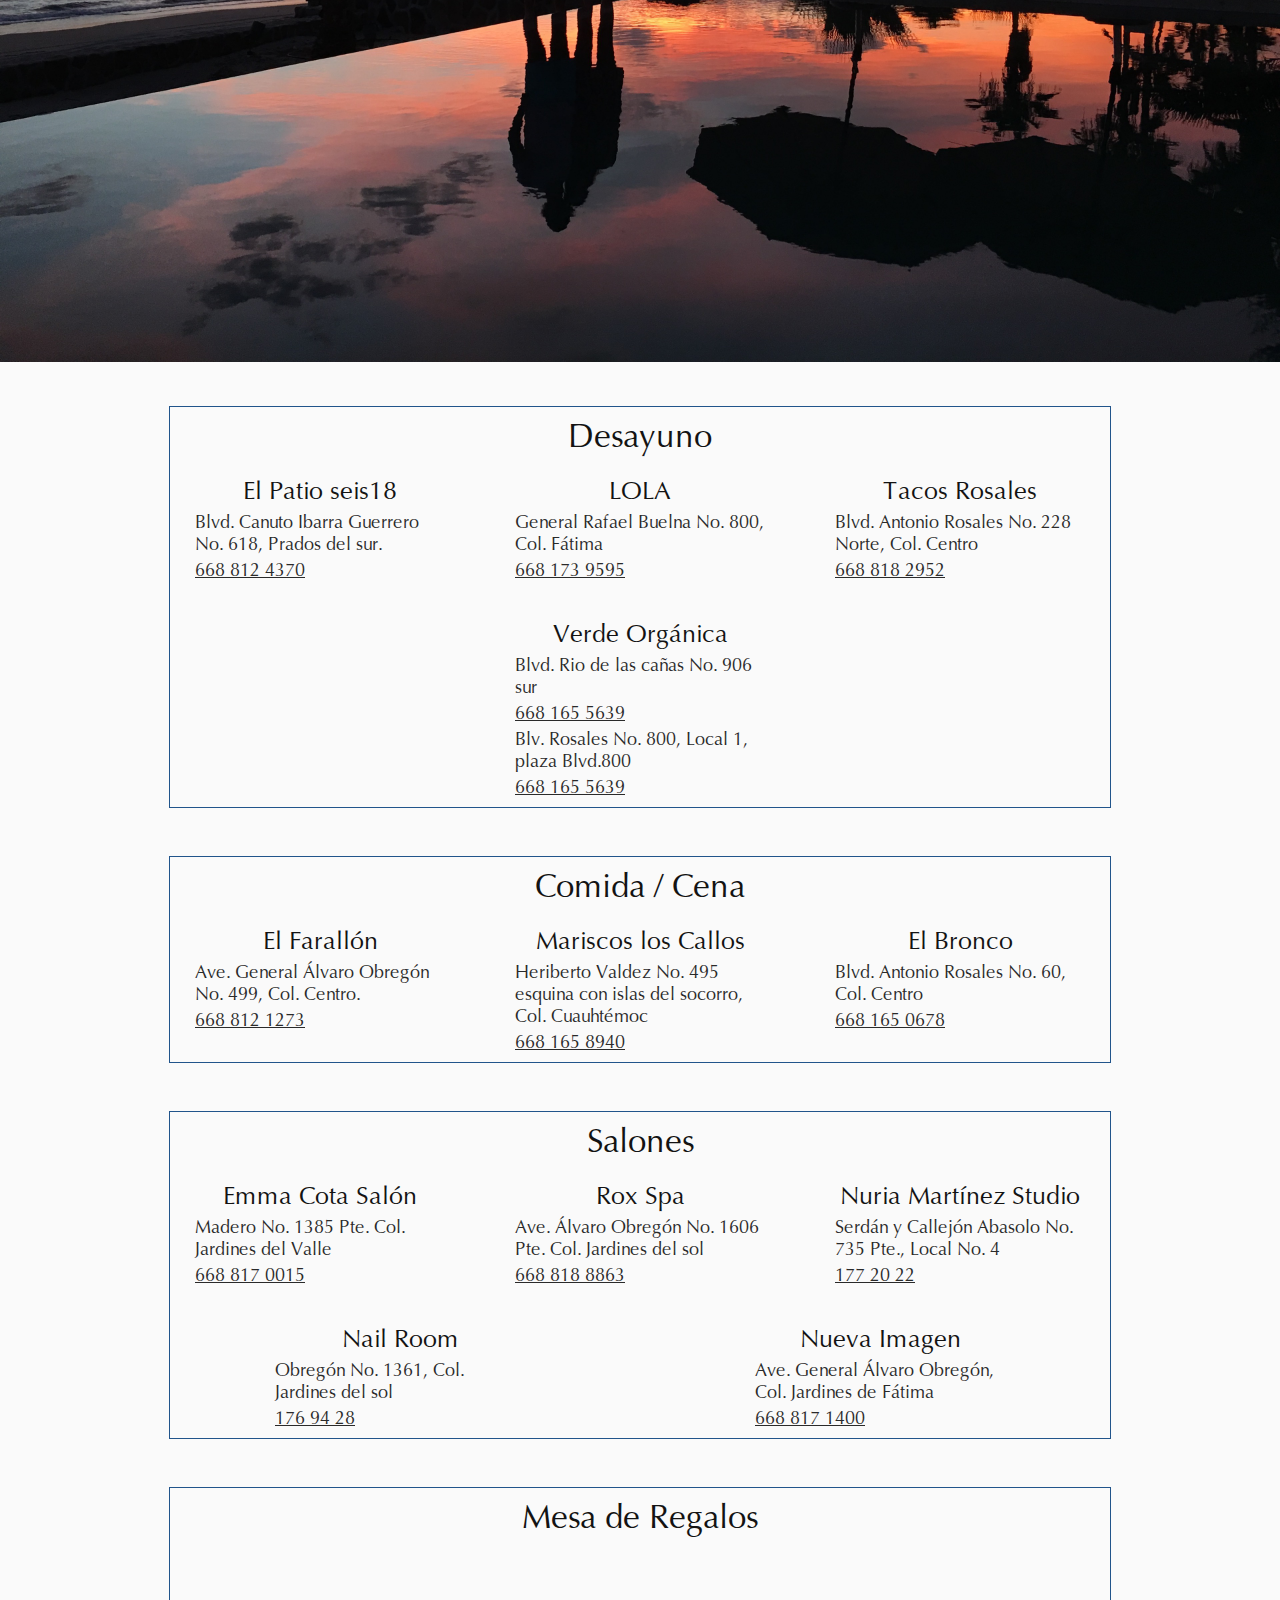
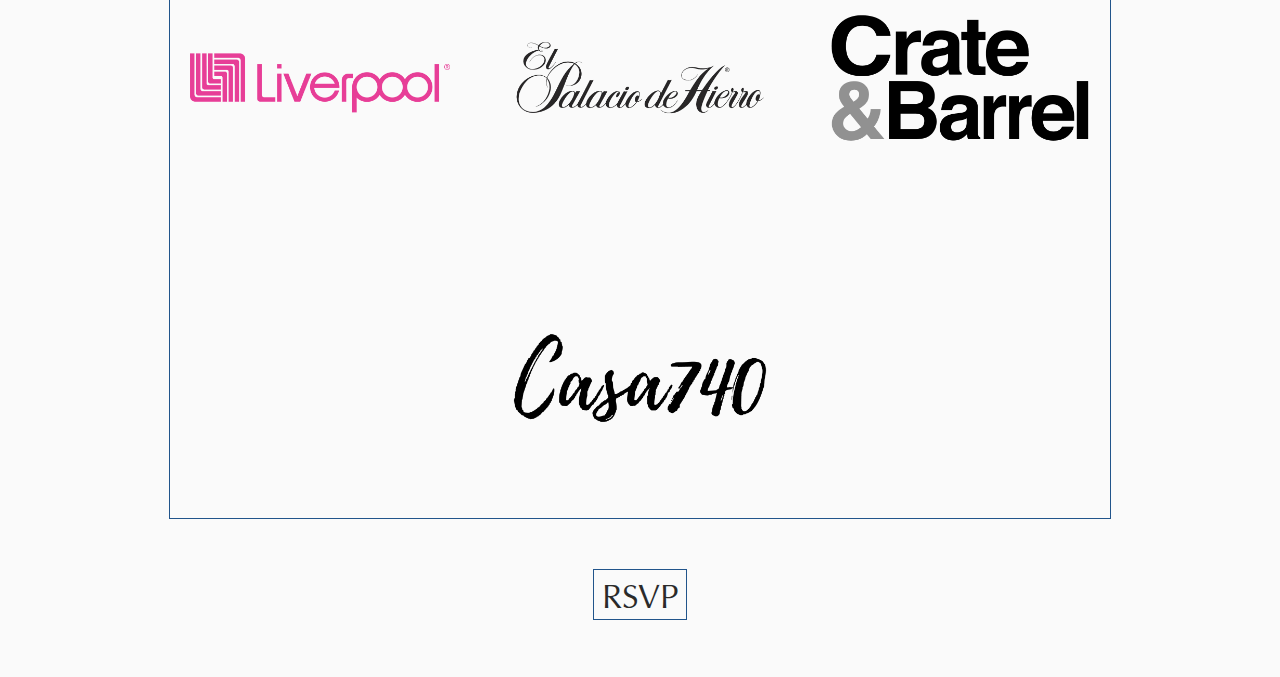
==== commit b63391c8: "Updated information. Deleted unused fonts." ====
--- a/index.html
+++ b/index.html
@@ -12,7 +12,7 @@
 
 <body>
 	<header>
-		<h1><a href="#">Laura &amp; Evaristo</a></h1>
+		<h1><a href="#">L&amp;E</a></h1>
 		<h2><a href="#">18 Noviembre 2017</a></h2>
 		<nav>
 			<ul>
@@ -170,7 +170,13 @@
 					<div class="subsection">
 						<h4>Monterrey - Los Mochis</h4>
 						<p>Aeroméxico</p>
-						<p>Charter (pendiente)</p>
+						<p>Charter</p>
+						<p>- Viajes LeGrand</p>
+						<p>- <a href="tel:528183780090">52 81 8378 0090</a></p>
+						<p>- <a href="tel:018007138024">01 800 7138024</a></p>
+						<p>- Bárbara Villanueva — <a href="mailto:barbara@viajeslegrand.com">barbara@viajeslegrand.com</a></p>
+						<p>- Claudia López — <a href="mailto:claudia.lopez@viajeslegrand.com">claudia.lopez@viajeslegrand.com</a></p>
+						<p class="small">* El vuelo tiene 150 lugares disponibles por lo que es importante asegurar su reservación cuanto antes.</p>
 					</div>
 					
 					<div class="subsection">
@@ -225,7 +231,7 @@
 		
 		<section>
 			<div class="border">
-				<h3>Comida</h3>
+				<h3>Comida / Cena</h3>
 				<section>
 					<div class="subsection">
 						<h4>El Farallón</h4>
@@ -237,27 +243,6 @@
 						<h4>Mariscos los Callos</h4>
 						<p>Heriberto Valdez No. 495 esquina con islas del socorro, Col. Cuauhtémoc</p>
 						<p><a href="tel:6681658940">668 165 8940</a></p>
-					</div>
-					
-					<div class="subsection">
-						<h4>Pitahaya Costes</h4>
-						<p>Rio de las cañas No. 810, Privada San Mateo,</p>
-						<p><a href="tel:6686885048">668 688 5048</a></p>
-					</div>
-				</section>
-			</div>
-		</section>
-
-		<div class="spacer"></div>
-
-		<section>
-			<div class="border">
-				<h3>Cena</h3>
-				<section>
-					<div class="subsection">
-						<h4>El Farallón</h4>
-						<p>Ave. General Álvaro Obregón No. 499, Col. Centro.</p>
-						<p><a href="tel:6688121273">668 812 1273</a></p>
 					</div>
 					
 					<div class="subsection">
--- a/css/main.css
+++ b/css/main.css
@@ -1,6 +1,6 @@
 @font-face {
-	font-family: Chaparral Pro;
-	src: url('Chaparral Pro.otf');
+	font-family: Optima;
+	src: url('Optima.ttc');
 }
 
 @font-face {
@@ -14,7 +14,7 @@
 	padding: 0px;
 	text-decoration: none;
 	color: #2a2a2a;
-	font: 18px Chaparral Pro, Times New Roman;
+	font: 18px Optima, Times New Roman;
 	box-sizing: border-box;
 }
 
@@ -64,7 +64,7 @@
 }
 
 h3, h3 a {
-	font-size: 30px;
+	font-size: 33px;
 	padding: 20px 20px 0;
 }
 
@@ -74,13 +74,16 @@
 }
 
 h4 {
-	font-variant: small-caps;
 	padding: 4px 7px;
-	font-size: 22px;
+	font-size: 25px;
 }
 
 p {
 	padding: 0 5px 4px;
+}
+
+.small {
+	font-size: 14px;
 }
 
 a {
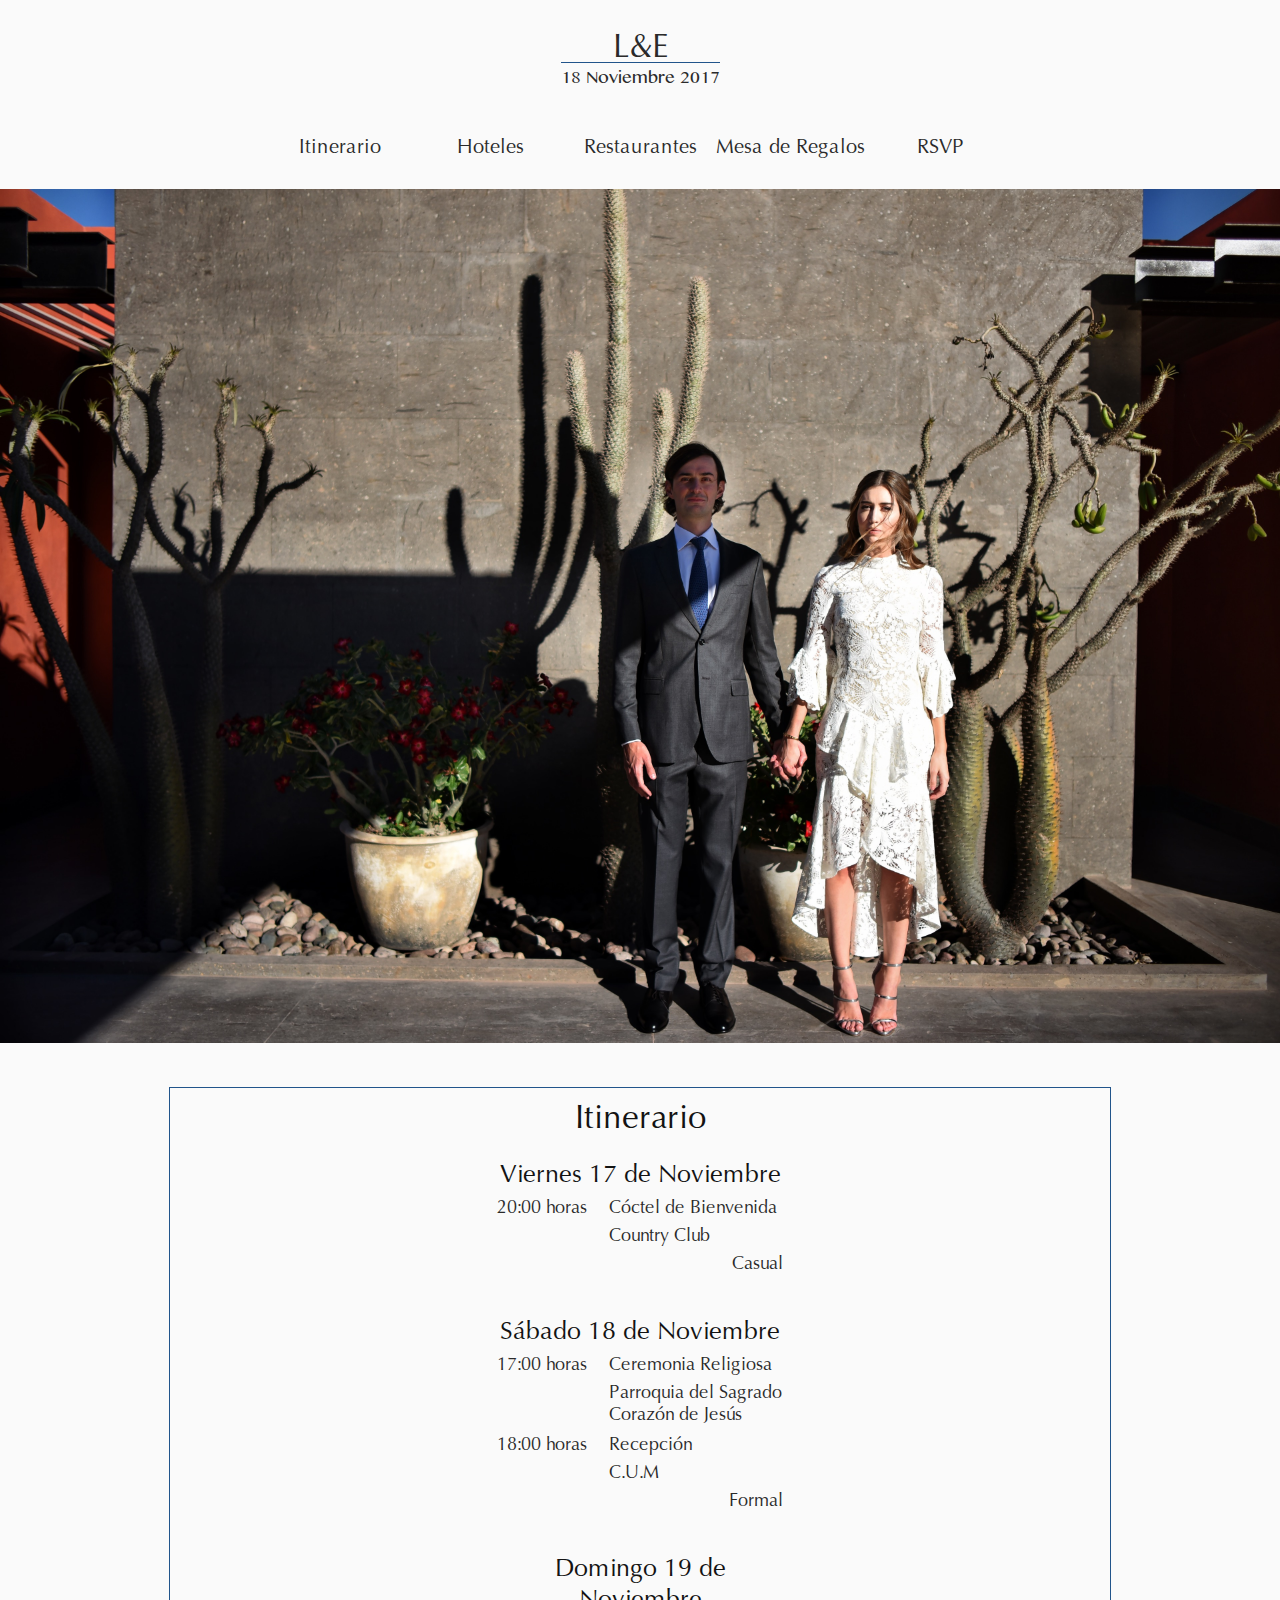
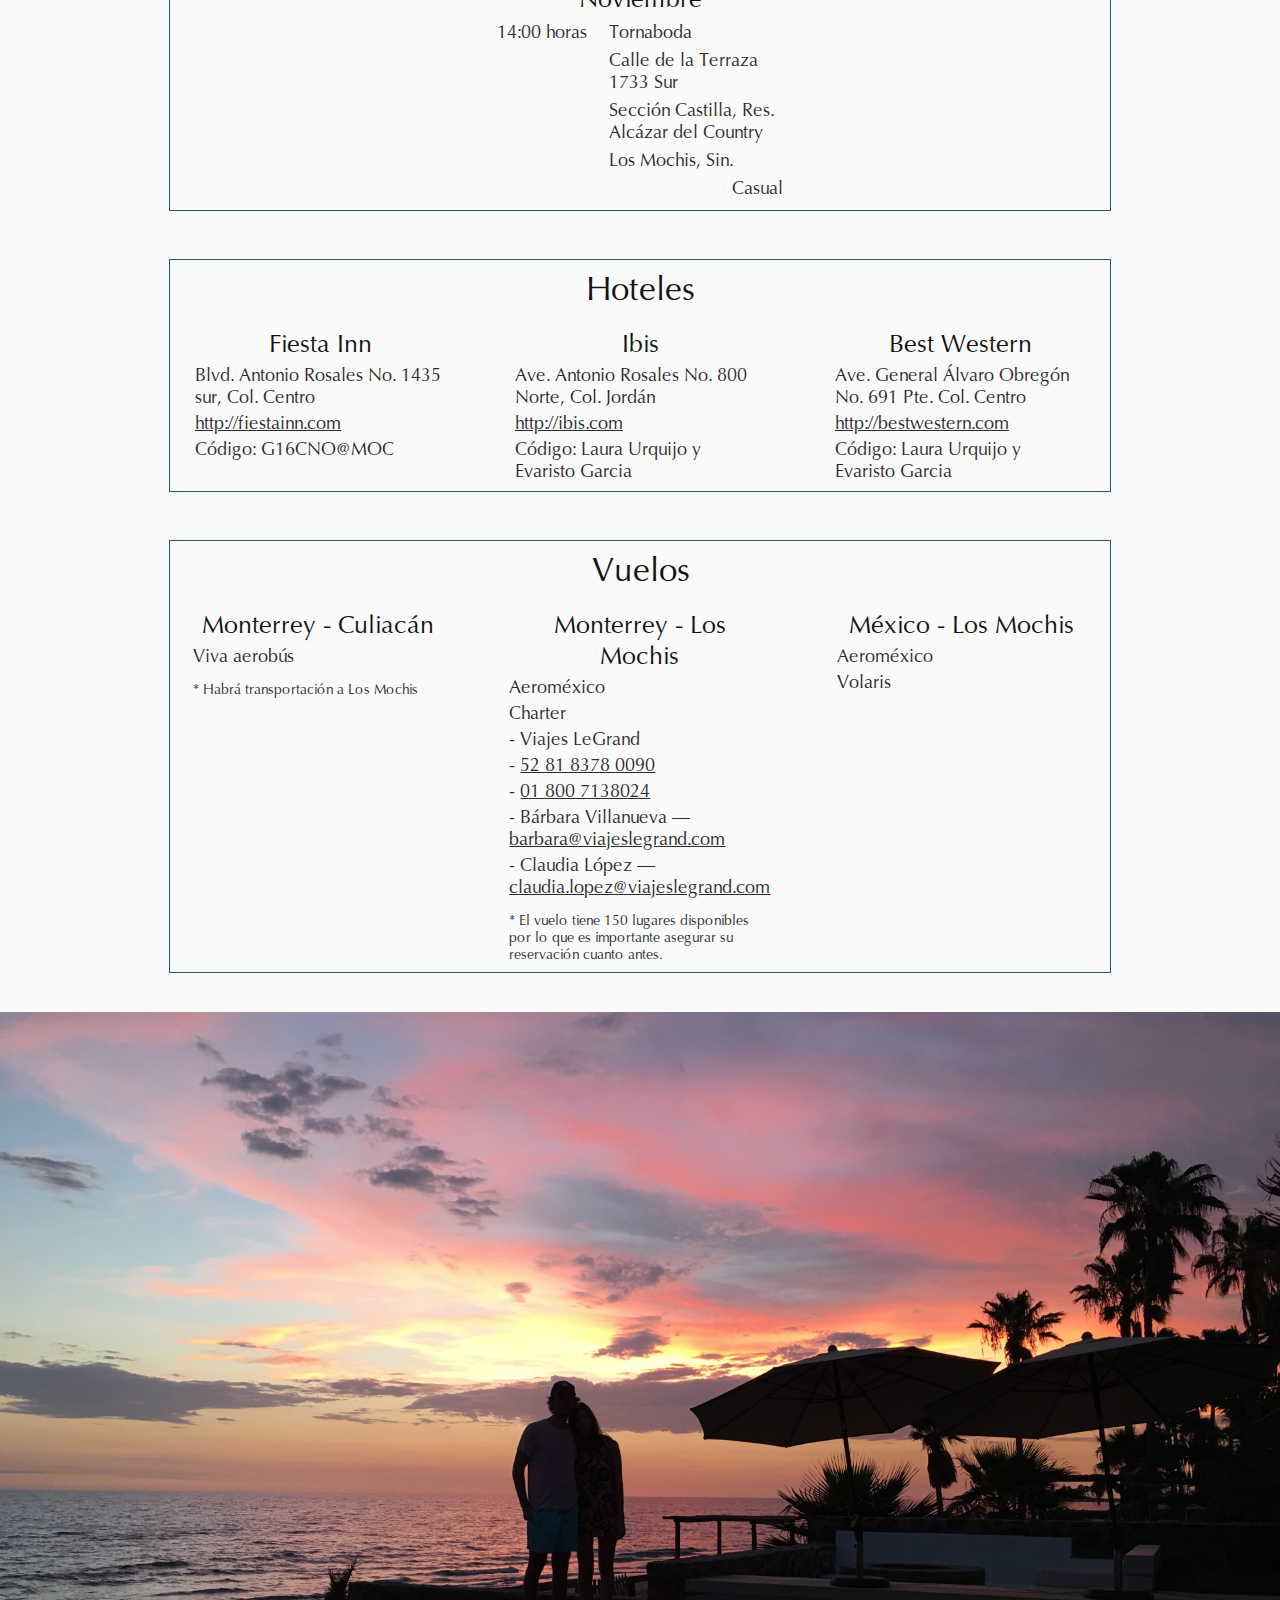
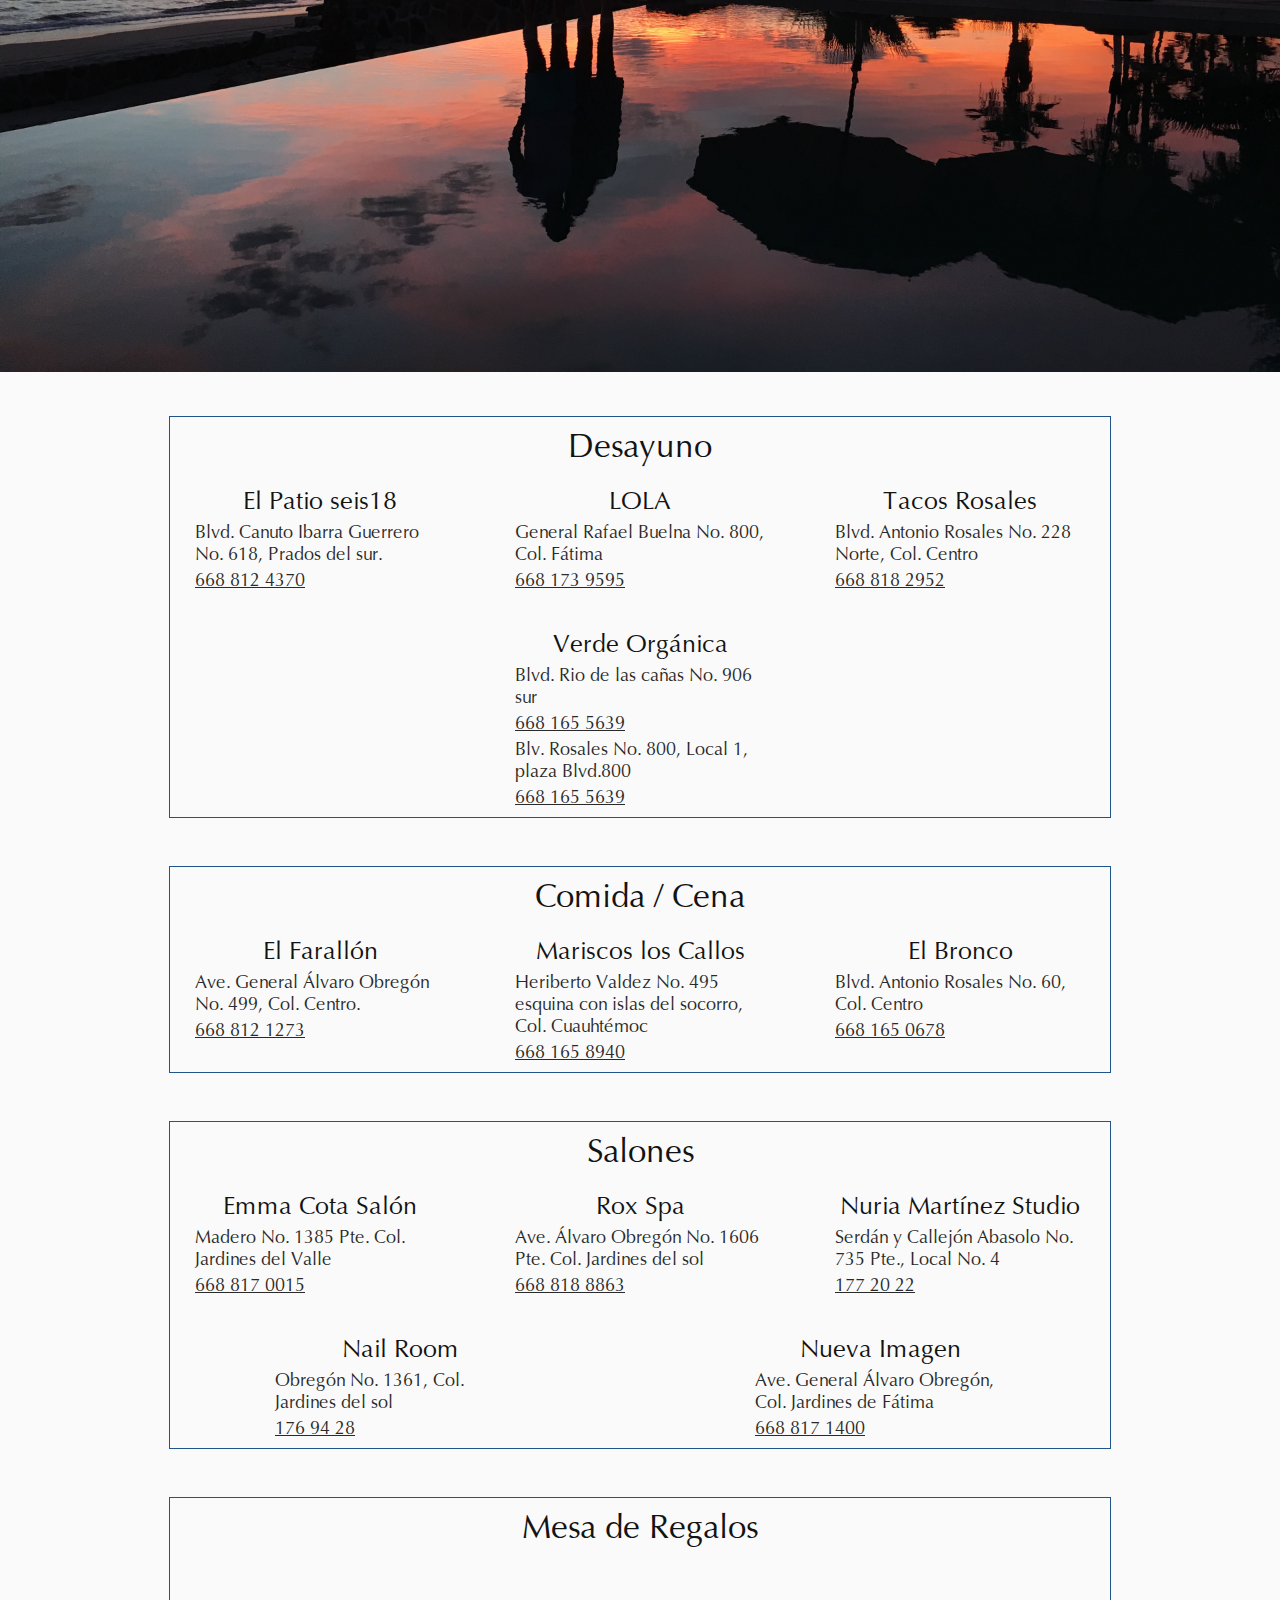
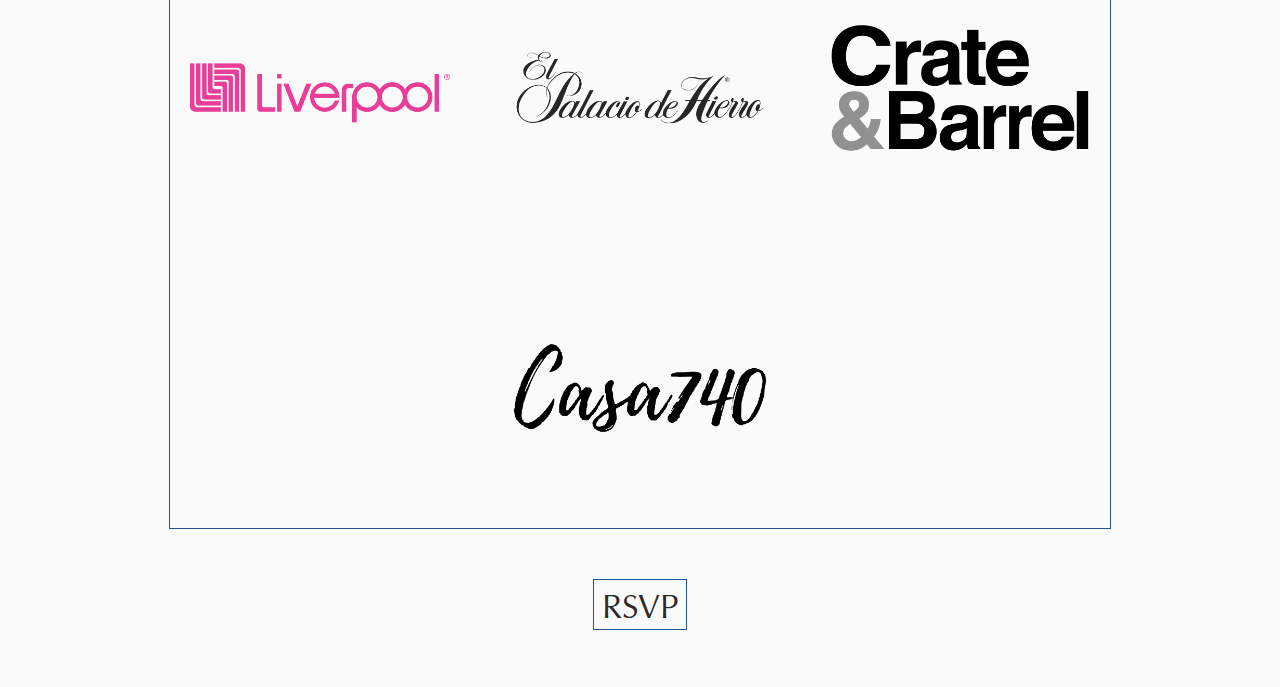
==== commit 27e7dbfc: "Updated info." ====
--- a/index.html
+++ b/index.html
@@ -161,10 +161,8 @@
 				<section>
 					<div class="subsection">
 						<h4>Monterrey - Culiacán</h4>
-						<p>Aeroméxico</p>
-						<p>Interjet</p>
 						<p>Viva aerobús</p>
-						<p>Volaris</p>
+						<p class="small">* Habrá transportación a Los Mochis</p>
 					</div>
 					
 					<div class="subsection">
--- a/css/main.css
+++ b/css/main.css
@@ -84,6 +84,7 @@
 
 .small {
 	font-size: 14px;
+	padding-top: 10px;
 }
 
 a {
